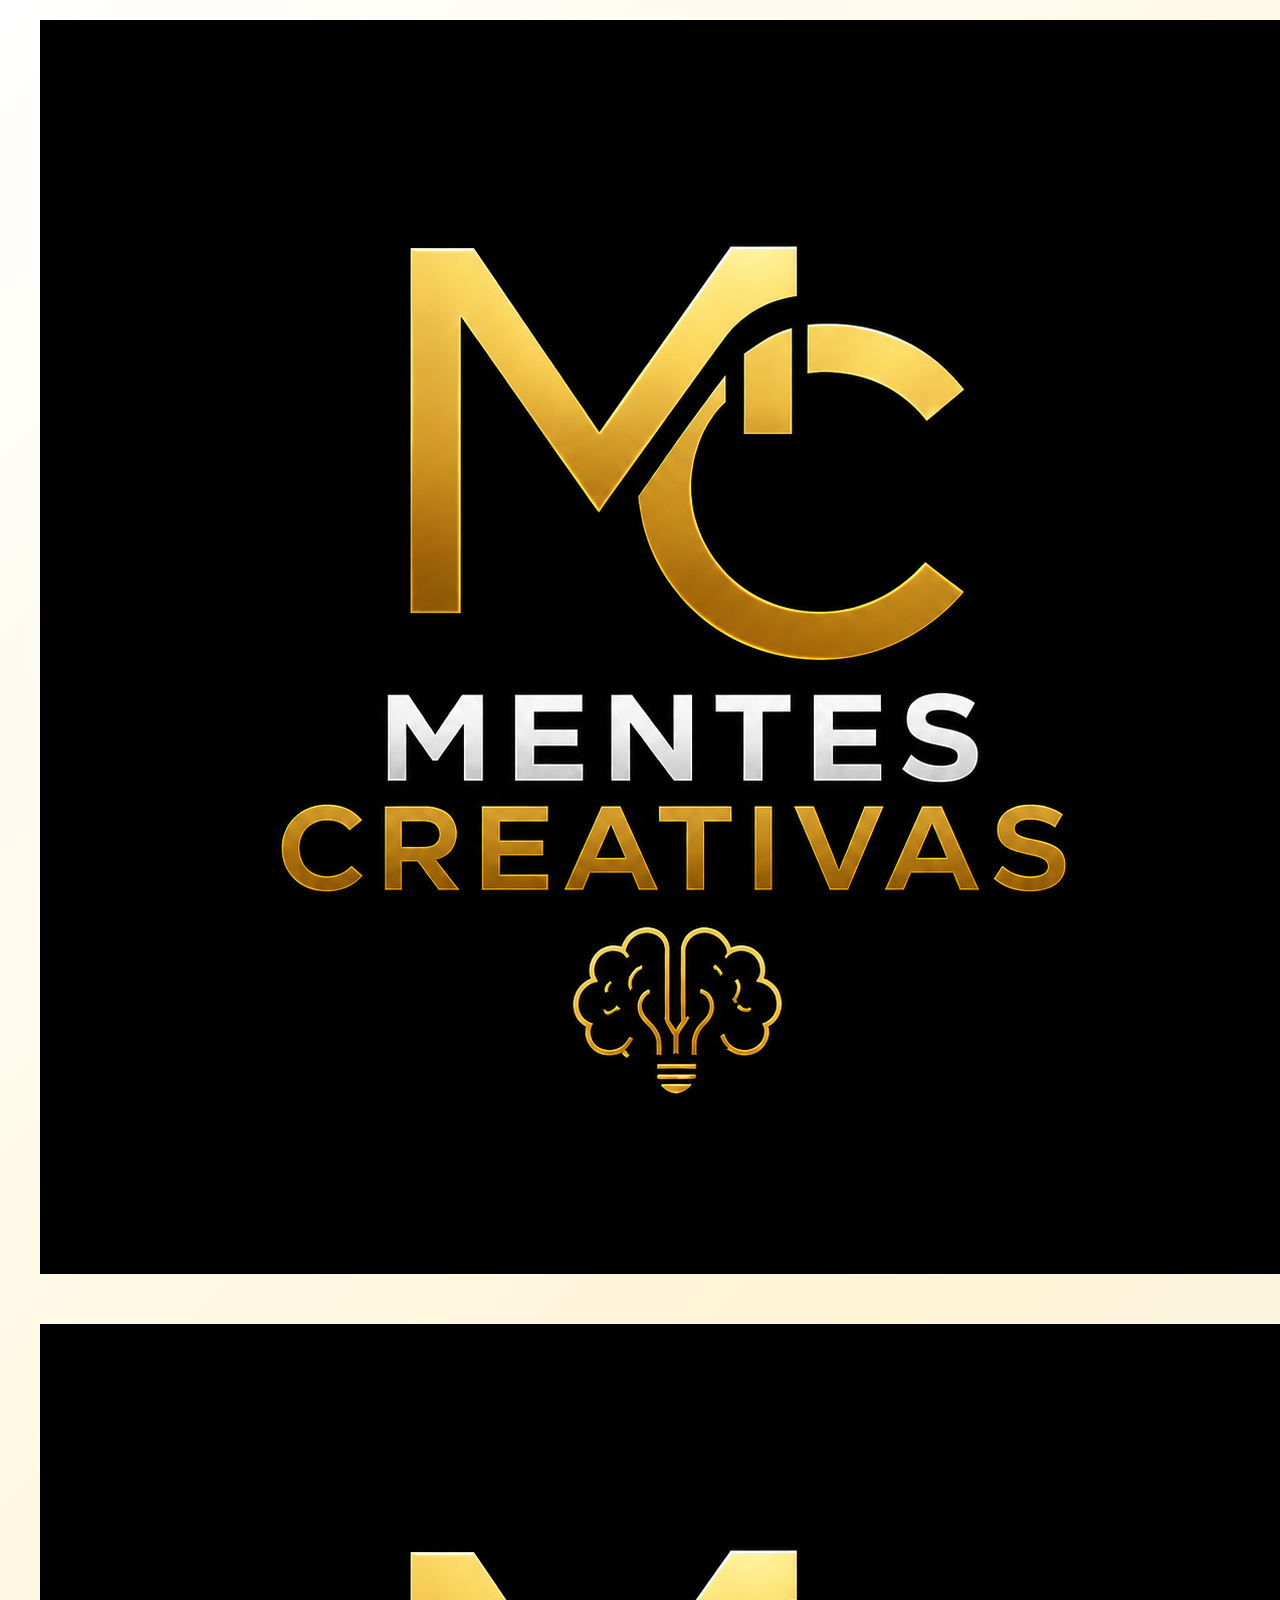
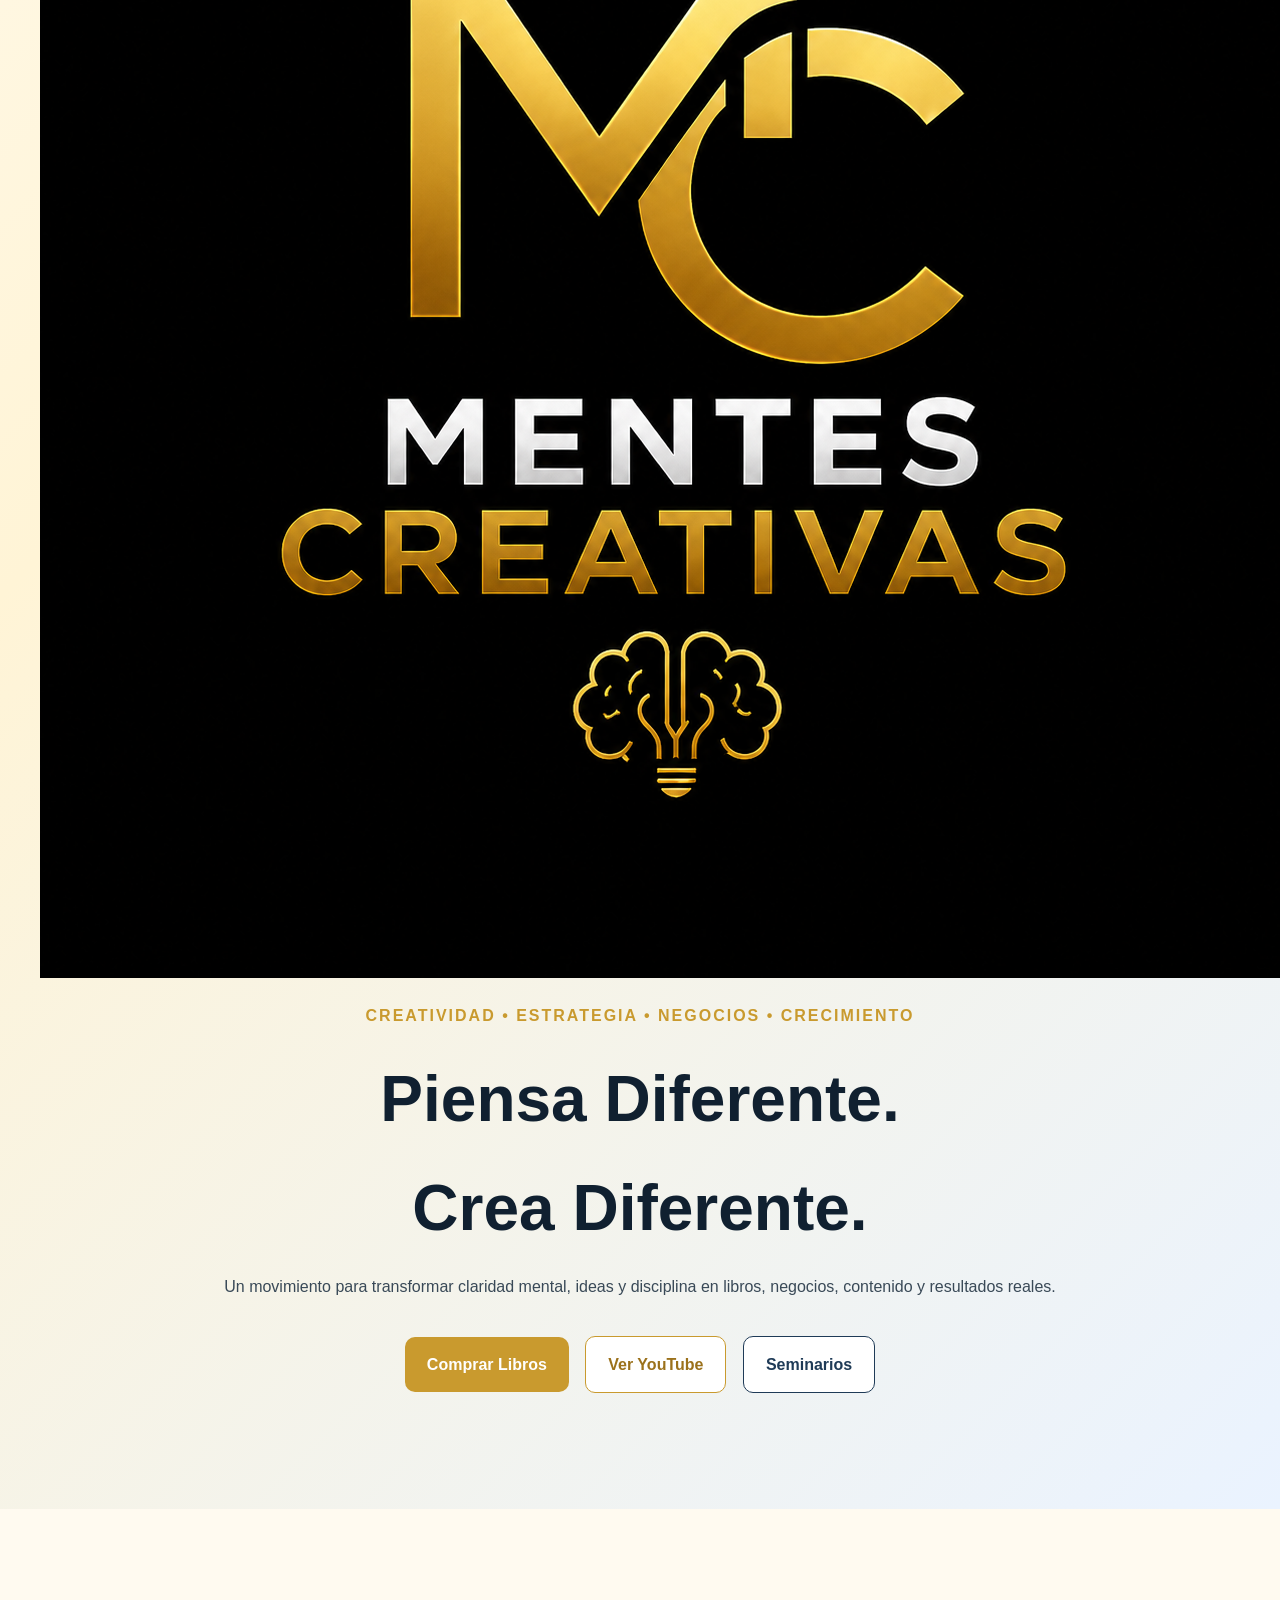
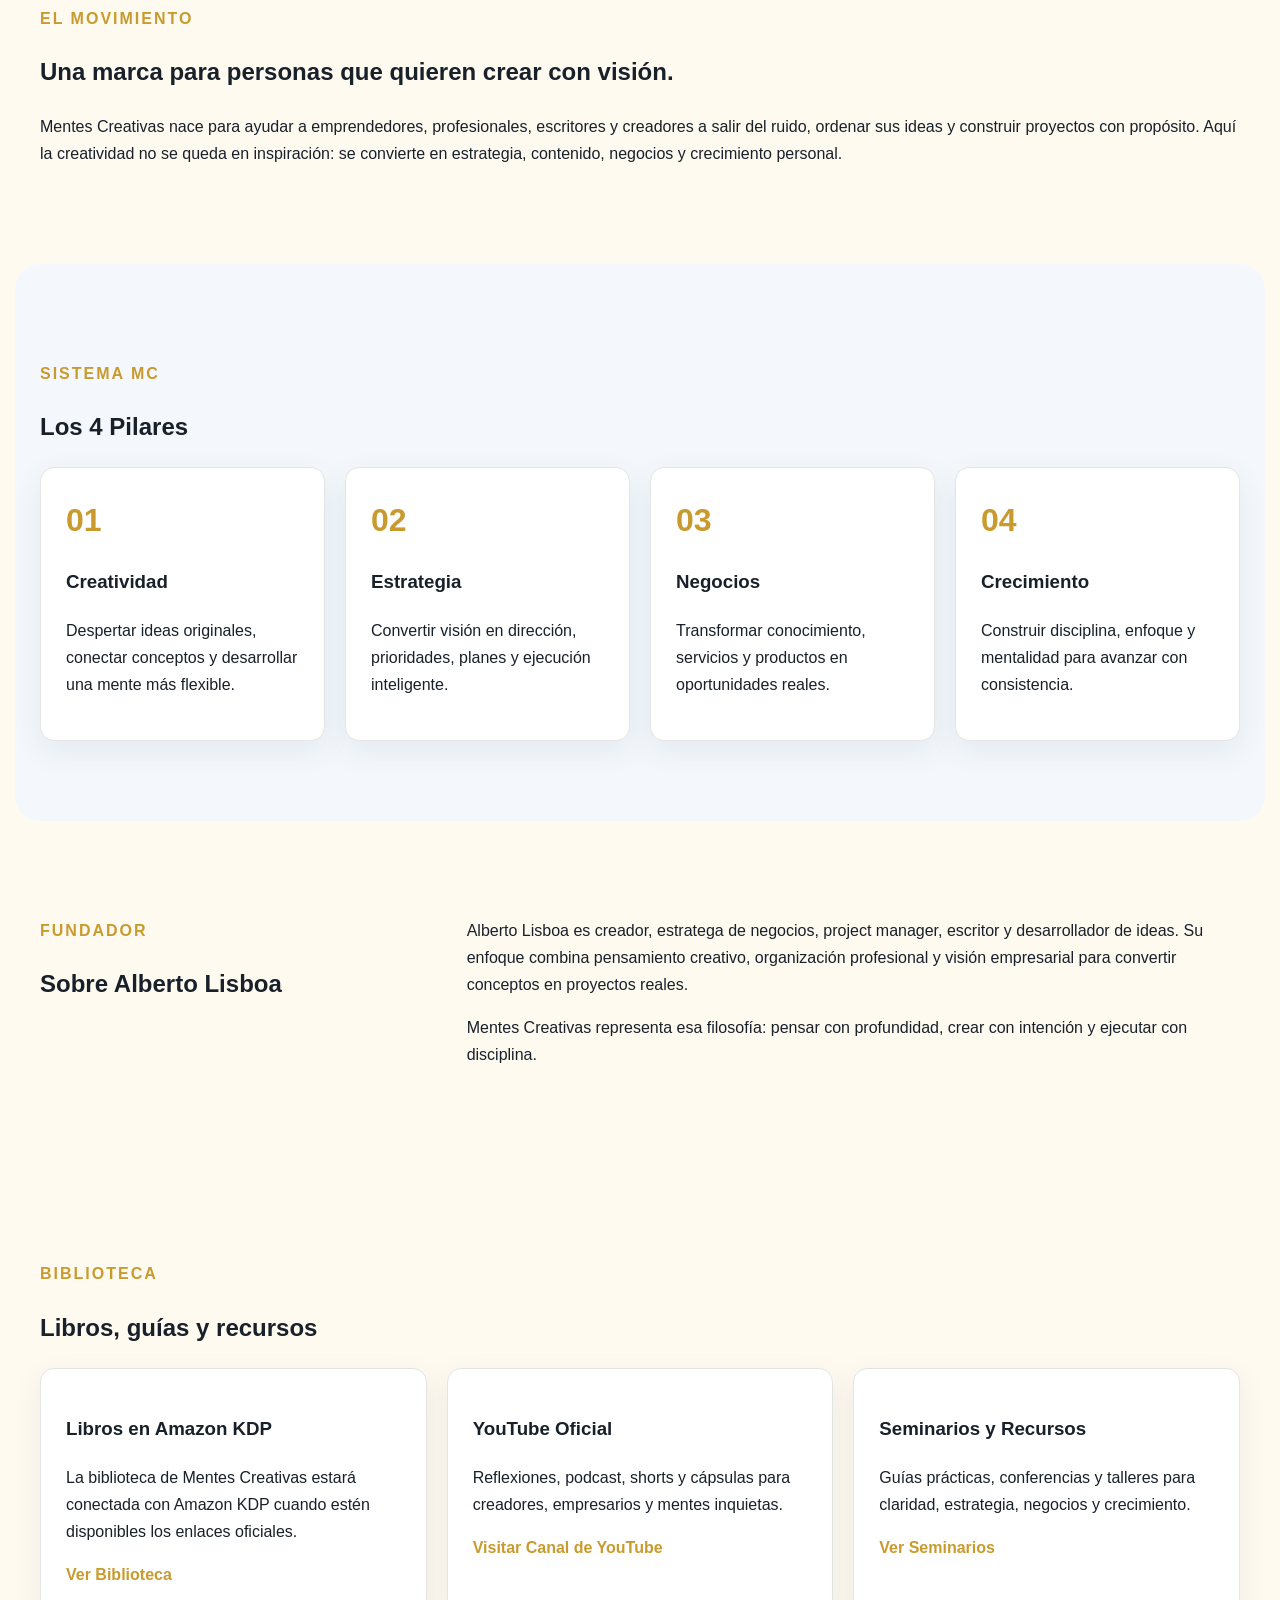
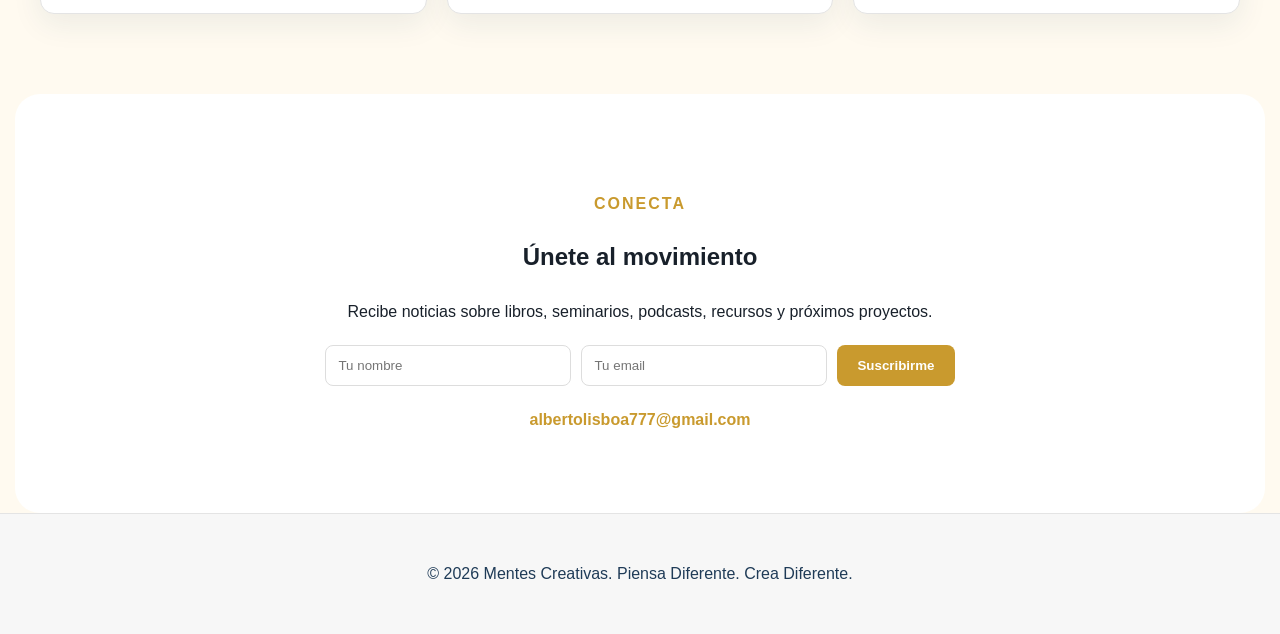
==== index.html @ 24499569 "Add favicon and navigation for books and seminars" ====
<!DOCTYPE html>
<html lang="es">
<head>
  <meta charset="UTF-8" />
  <meta name="viewport" content="width=device-width, initial-scale=1.0" />
  <title>Mentes Creativas | Piensa Diferente. Crea Diferente.</title>
  <meta name="description" content="Mentes Creativas: creatividad, estrategia, negocios y crecimiento para convertir ideas en resultados reales." />
  <link rel="icon" type="image/png" href="logo-mentes-creativas.png" />
  <link rel="stylesheet" href="style.css?v=light-2026-06-02" />
</head>
<body>
  <header class="hero" id="inicio">
    <nav class="nav">
      <a class="nav-brand" href="index.html">
        <img src="logo-mentes-creativas.png" alt="Mentes Creativas" class="nav-logo transparent-logo" />
        <span>Mentes Creativas</span>
      </a>
      <div class="links">
        <a href="#movimiento">Movimiento</a>
        <a href="#pilares">Pilares</a>
        <a href="libros.html">Libros</a>
        <a href="seminarios.html">Seminarios</a>
        <a href="#youtube">YouTube</a>
        <a href="#contacto">Contacto</a>
      </div>
    </nav>

    <section class="hero-content">
      <img src="logo-mentes-creativas.png" alt="Mentes Creativas" class="hero-logo-real transparent-logo" />
      <p class="eyebrow">Creatividad • Estrategia • Negocios • Crecimiento</p>
      <h1>Piensa Diferente.<br />Crea Diferente.</h1>
      <p class="subtitle">Un movimiento para transformar claridad mental, ideas y disciplina en libros, negocios, contenido y resultados reales.</p>
      <div class="buttons">
        <a class="btn primary" href="libros.html">Comprar Libros</a>
        <a class="btn secondary" href="#youtube">Ver YouTube</a>
        <a class="btn ghost" href="seminarios.html">Seminarios</a>
      </div>
    </section>
  </header>

  <main>
    <section id="movimiento" class="section intro">
      <p class="section-kicker">El Movimiento</p>
      <h2>Una marca para personas que quieren crear con visión.</h2>
      <p>Mentes Creativas nace para ayudar a emprendedores, profesionales, escritores y creadores a salir del ruido, ordenar sus ideas y construir proyectos con propósito. Aquí la creatividad no se queda en inspiración: se convierte en estrategia, contenido, negocios y crecimiento personal.</p>
    </section>

    <section id="pilares" class="section dark">
      <p class="section-kicker">Sistema MC</p>
      <h2>Los 4 Pilares</h2>
      <div class="cards">
        <article class="card"><span>01</span><h3>Creatividad</h3><p>Despertar ideas originales, conectar conceptos y desarrollar una mente más flexible.</p></article>
        <article class="card"><span>02</span><h3>Estrategia</h3><p>Convertir visión en dirección, prioridades, planes y ejecución inteligente.</p></article>
        <article class="card"><span>03</span><h3>Negocios</h3><p>Transformar conocimiento, servicios y productos en oportunidades reales.</p></article>
        <article class="card"><span>04</span><h3>Crecimiento</h3><p>Construir disciplina, enfoque y mentalidad para avanzar con consistencia.</p></article>
      </div>
    </section>

    <section id="alberto" class="section split">
      <div><p class="section-kicker">Fundador</p><h2>Sobre Alberto Lisboa</h2></div>
      <div><p>Alberto Lisboa es creador, estratega de negocios, project manager, escritor y desarrollador de ideas. Su enfoque combina pensamiento creativo, organización profesional y visión empresarial para convertir conceptos en proyectos reales.</p><p>Mentes Creativas representa esa filosofía: pensar con profundidad, crear con intención y ejecutar con disciplina.</p></div>
    </section>

    <section id="recursos" class="section resources">
      <p class="section-kicker">Biblioteca</p><h2>Libros, guías y recursos</h2>
      <div class="resource-grid">
        <div class="resource"><h3>Libros en Amazon KDP</h3><p>La biblioteca de Mentes Creativas estará conectada con Amazon KDP cuando estén disponibles los enlaces oficiales.</p><a href="libros.html">Ver Biblioteca</a></div>
        <div class="resource" id="youtube"><h3>YouTube Oficial</h3><p>Reflexiones, podcast, shorts y cápsulas para creadores, empresarios y mentes inquietas.</p><a href="https://www.youtube.com/@mentescreativasmentesespir6053" target="_blank" rel="noopener">Visitar Canal de YouTube</a></div>
        <div class="resource" id="descargas"><h3>Seminarios y Recursos</h3><p>Guías prácticas, conferencias y talleres para claridad, estrategia, negocios y crecimiento.</p><a href="seminarios.html">Ver Seminarios</a></div>
      </div>
    </section>

    <section id="contacto" class="section contact">
      <p class="section-kicker">Conecta</p><h2>Únete al movimiento</h2>
      <p>Recibe noticias sobre libros, seminarios, podcasts, recursos y próximos proyectos.</p>
      <form action="mailto:albertolisboa777@gmail.com" method="post" enctype="text/plain" class="signup"><input type="text" name="name" placeholder="Tu nombre" /><input type="email" name="email" placeholder="Tu email" /><button type="submit">Suscribirme</button></form>
      <a class="email" href="mailto:albertolisboa777@gmail.com">albertolisboa777@gmail.com</a>
    </section>
  </main>

  <footer><p>© 2026 Mentes Creativas. Piensa Diferente. Crea Diferente.</p></footer>
</body>
</html>
---- style.css ----
body{margin:0;background:#fffaf0;color:#18202a;font-family:Arial,sans-serif;line-height:1.7}a{text-decoration:none}.hero{background:linear-gradient(135deg,#ffffff,#fff4d6,#eaf3ff);padding:20px;color:#18202a}.nav{display:flex;justify-content:space-between;align-items:center;max-width:1200px;margin:auto}.nav-brand{display:flex;align-items:center;color:#1f3b57;font-weight:bold}.mc-mark{display:flex;align-items:center;justify-content:center;border:2px solid #c99a2e;color:#c99a2e;font-weight:900;border-radius:50%;background:#ffffff;box-shadow:0 8px 25px rgba(201,154,46,.18)}.mc-mark.small{width:42px;height:42px;margin-right:10px;font-size:15px}.mc-mark.large{width:145px;height:145px;margin:0 auto 18px;font-size:42px}.links a{color:#1f3b57;margin-left:18px;font-weight:600}.hero-content{text-align:center;padding:50px 20px 90px}.logo-text{font-size:1.2rem;letter-spacing:4px;color:#1f3b57}.logo-text span{display:block}.logo-text strong{color:#c99a2e}.eyebrow,.section-kicker{color:#c99a2e;text-transform:uppercase;letter-spacing:2px;font-weight:bold}.hero h1{font-size:4rem;margin:10px 0;color:#102030}.subtitle{max-width:850px;margin:auto;color:#394957}.buttons{margin-top:30px}.btn{padding:14px 22px;border-radius:10px;margin:6px;display:inline-block;font-weight:bold}.primary{background:#c99a2e;color:white}.secondary{border:1px solid #c99a2e;color:#9b711b;background:white}.ghost{border:1px solid #1f3b57;color:#1f3b57;background:white}.section{max-width:1200px;margin:auto;padding:80px 25px}.dark{background:#f4f8fc;border-radius:25px}.cards,.resource-grid{display:grid;grid-template-columns:repeat(auto-fit,minmax(240px,1fr));gap:20px}.card,.resource{background:white;border:1px solid #e4e4e4;padding:25px;border-radius:14px;box-shadow:0 10px 30px rgba(31,59,87,.08)}.card span{color:#c99a2e;font-size:2rem;font-weight:bold}.resource a{color:#c99a2e;font-weight:bold}.split{display:grid;grid-template-columns:1fr 2fr;gap:40px}.signup{display:flex;flex-wrap:wrap;gap:10px;justify-content:center;margin:20px 0}.signup input{padding:12px;border-radius:8px;border:1px solid #ddd;min-width:220px}.signup button{background:#c99a2e;color:white;border:none;padding:12px 20px;border-radius:8px;font-weight:bold}.contact{text-align:center;background:#ffffff;border-radius:25px}.email{color:#c99a2e;font-weight:bold}footer{text-align:center;padding:30px;border-top:1px solid #e4e4e4;background:#f7f7f7;color:#1f3b57}@media(max-width:768px){.hero h1{font-size:2.5rem}.links{display:none}.split{grid-template-columns:1fr}.mc-mark.large{width:115px;height:115px;font-size:34px}}
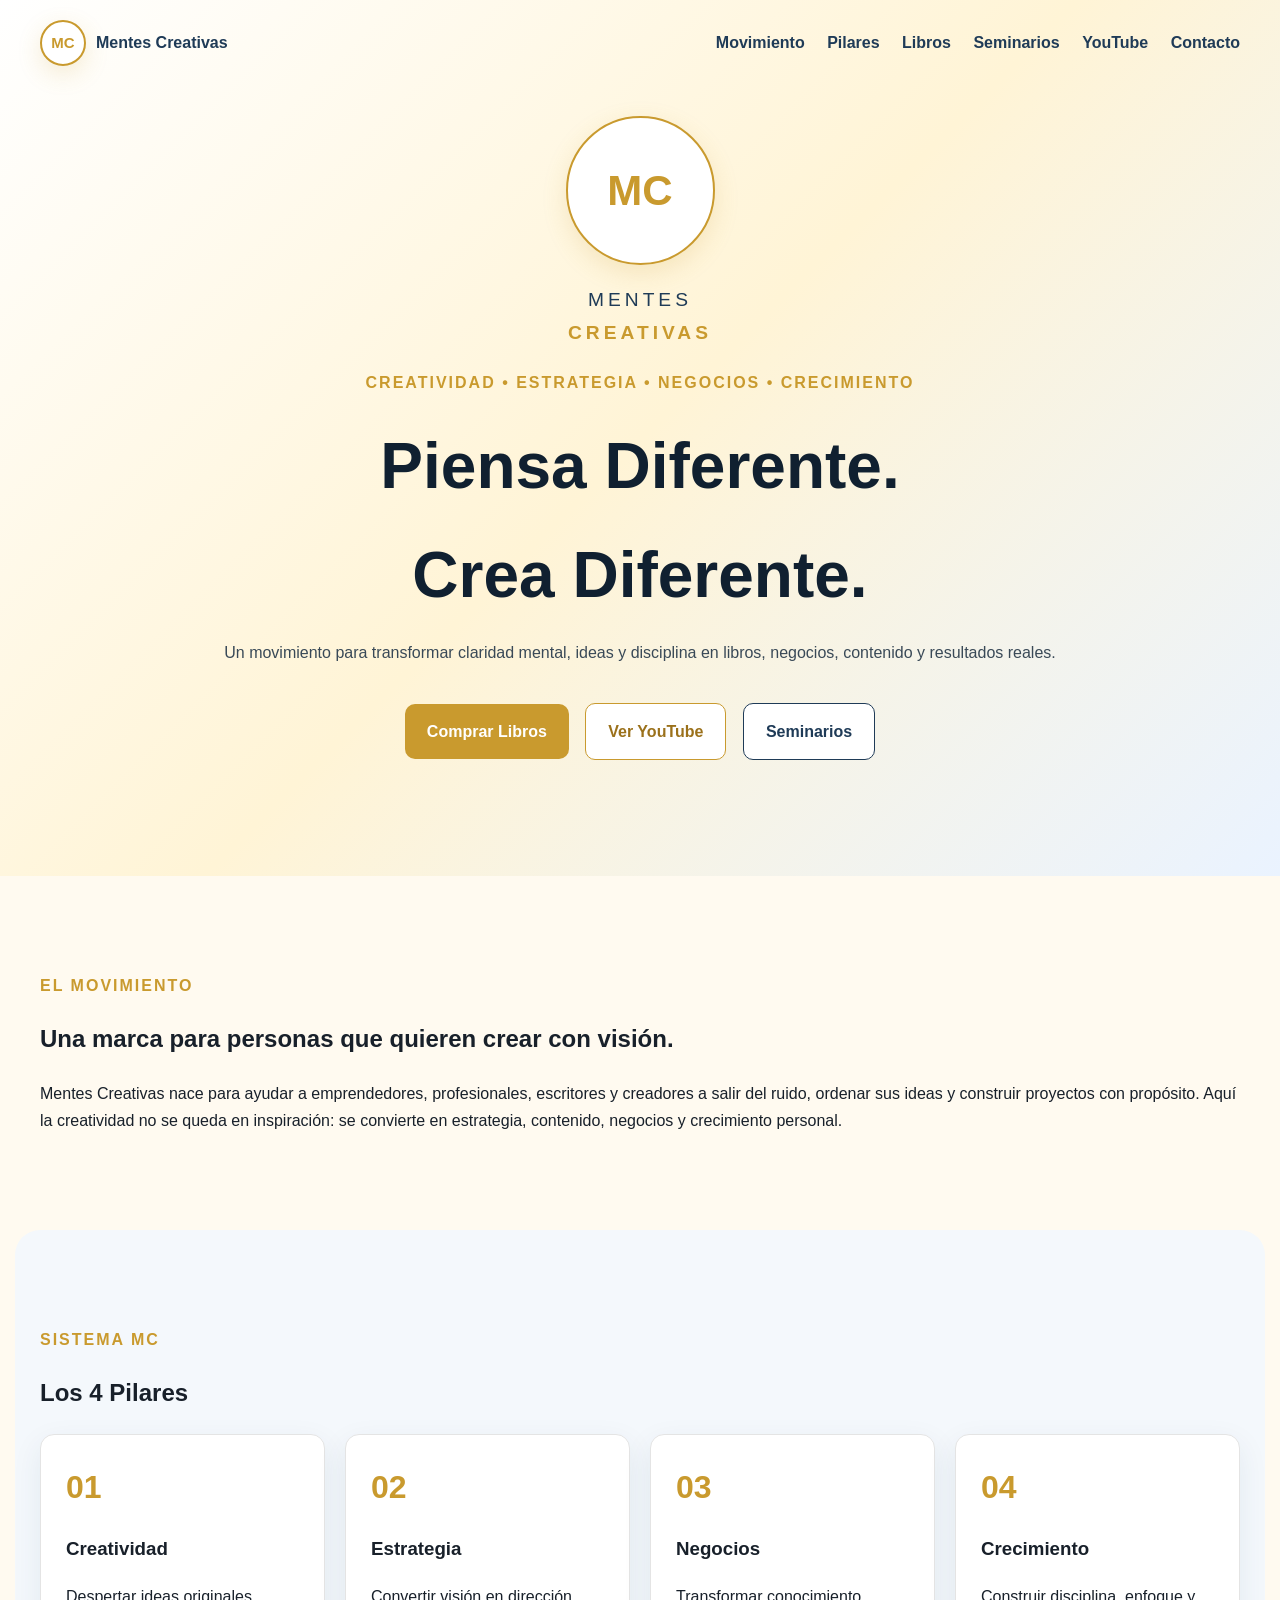
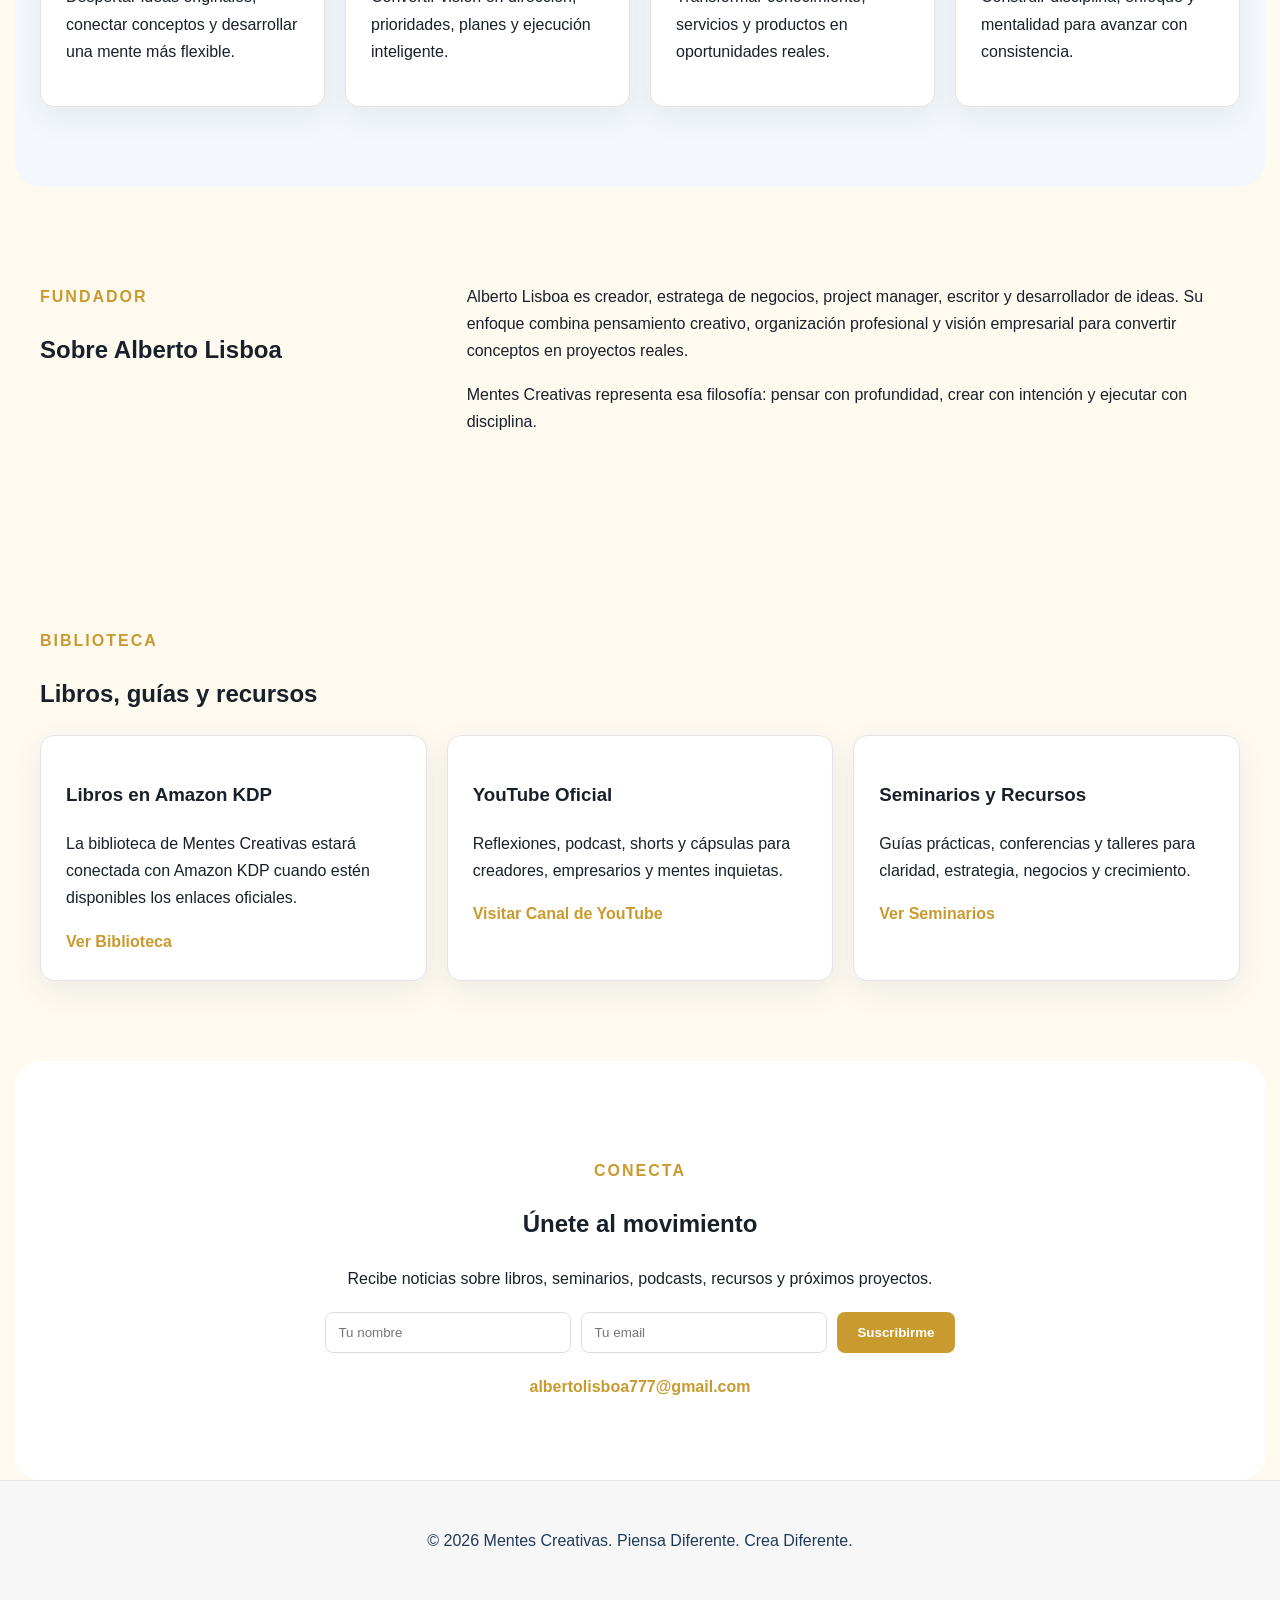
==== commit 31e35716: "Remove image logo from homepage" ====
--- a/index.html
+++ b/index.html
@@ -5,14 +5,13 @@
   <meta name="viewport" content="width=device-width, initial-scale=1.0" />
   <title>Mentes Creativas | Piensa Diferente. Crea Diferente.</title>
   <meta name="description" content="Mentes Creativas: creatividad, estrategia, negocios y crecimiento para convertir ideas en resultados reales." />
-  <link rel="icon" type="image/png" href="logo-mentes-creativas.png" />
-  <link rel="stylesheet" href="style.css?v=light-2026-06-02" />
+  <link rel="stylesheet" href="style.css?v=light-2026-06-03" />
 </head>
 <body>
   <header class="hero" id="inicio">
     <nav class="nav">
       <a class="nav-brand" href="index.html">
-        <img src="logo-mentes-creativas.png" alt="Mentes Creativas" class="nav-logo transparent-logo" />
+        <div class="mc-mark small">MC</div>
         <span>Mentes Creativas</span>
       </a>
       <div class="links">
@@ -26,7 +25,8 @@
     </nav>
 
     <section class="hero-content">
-      <img src="logo-mentes-creativas.png" alt="Mentes Creativas" class="hero-logo-real transparent-logo" />
+      <div class="mc-mark large">MC</div>
+      <p class="logo-text"><span>MENTES</span><strong>CREATIVAS</strong></p>
       <p class="eyebrow">Creatividad • Estrategia • Negocios • Crecimiento</p>
       <h1>Piensa Diferente.<br />Crea Diferente.</h1>
       <p class="subtitle">Un movimiento para transformar claridad mental, ideas y disciplina en libros, negocios, contenido y resultados reales.</p>
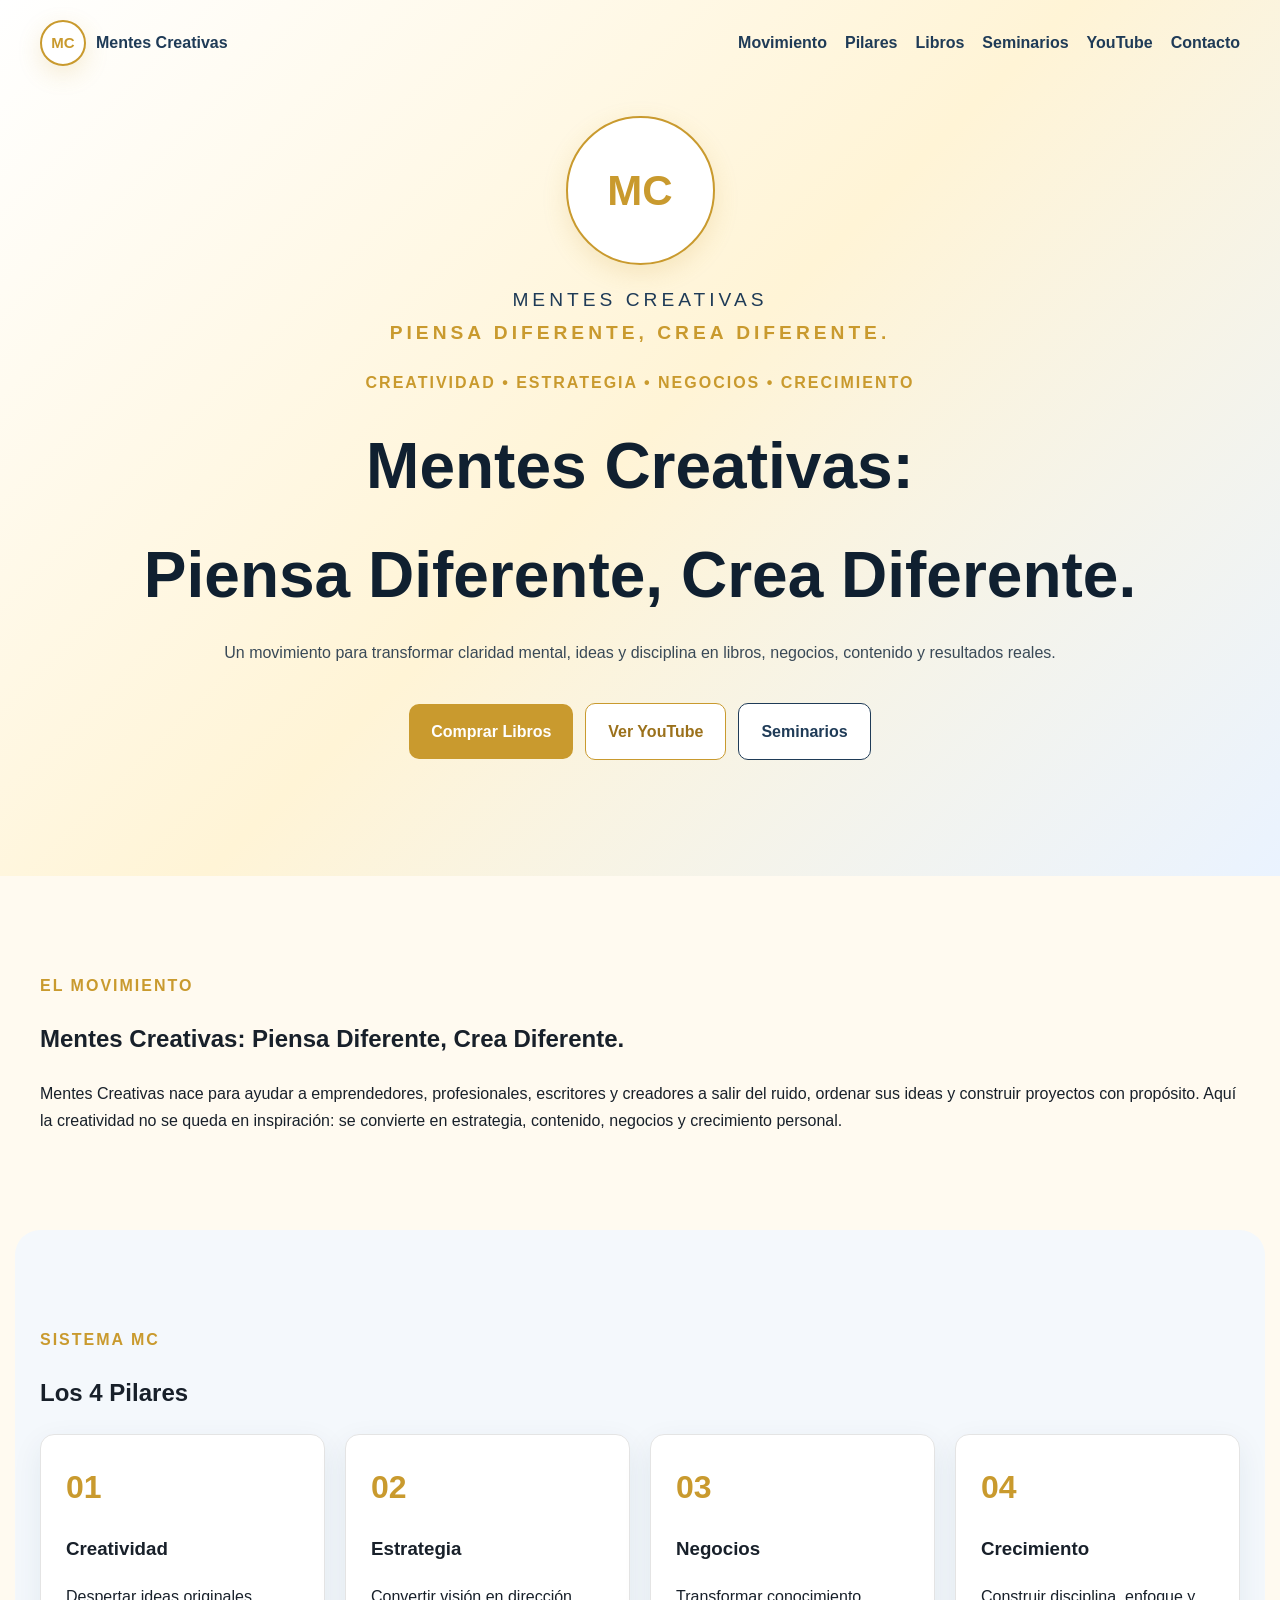
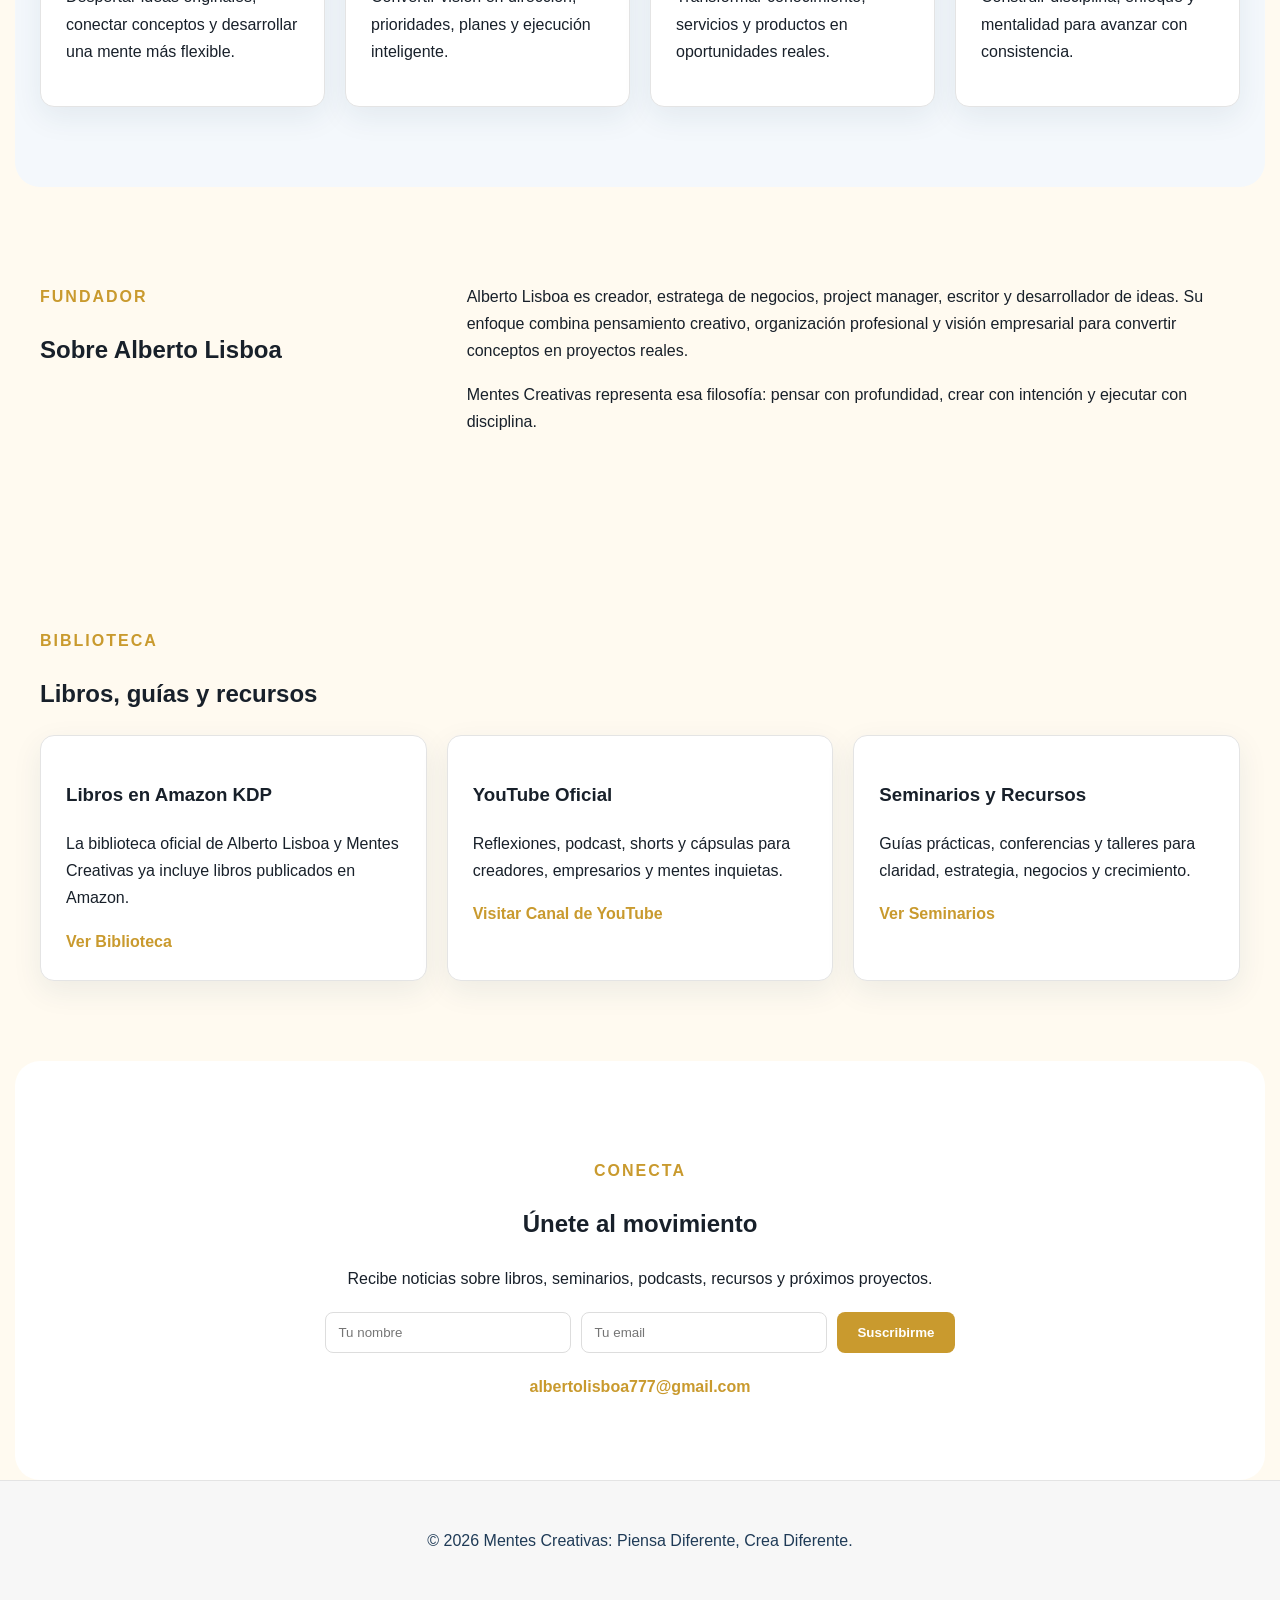
==== commit 9754bb0a: "Add full Mentes Creativas brand name to homepage" ====
--- a/index.html
+++ b/index.html
@@ -3,81 +3,32 @@
 <head>
   <meta charset="UTF-8" />
   <meta name="viewport" content="width=device-width, initial-scale=1.0" />
-  <title>Mentes Creativas | Piensa Diferente. Crea Diferente.</title>
-  <meta name="description" content="Mentes Creativas: creatividad, estrategia, negocios y crecimiento para convertir ideas en resultados reales." />
-  <link rel="stylesheet" href="style.css?v=light-2026-06-03" />
+  <title>Mentes Creativas: Piensa Diferente, Crea Diferente.</title>
+  <meta name="description" content="Mentes Creativas: Piensa Diferente, Crea Diferente. Creatividad, estrategia, negocios y crecimiento para convertir ideas en resultados reales." />
+  <link rel="stylesheet" href="style.css?v=light-2026-06-04" />
 </head>
 <body>
   <header class="hero" id="inicio">
     <nav class="nav">
-      <a class="nav-brand" href="index.html">
-        <div class="mc-mark small">MC</div>
-        <span>Mentes Creativas</span>
-      </a>
-      <div class="links">
-        <a href="#movimiento">Movimiento</a>
-        <a href="#pilares">Pilares</a>
-        <a href="libros.html">Libros</a>
-        <a href="seminarios.html">Seminarios</a>
-        <a href="#youtube">YouTube</a>
-        <a href="#contacto">Contacto</a>
-      </div>
+      <a class="nav-brand" href="index.html"><div class="mc-mark small">MC</div><span>Mentes Creativas</span></a>
+      <div class="links"><a href="#movimiento">Movimiento</a><a href="#pilares">Pilares</a><a href="libros.html">Libros</a><a href="seminarios.html">Seminarios</a><a href="#youtube">YouTube</a><a href="#contacto">Contacto</a></div>
     </nav>
-
     <section class="hero-content">
       <div class="mc-mark large">MC</div>
-      <p class="logo-text"><span>MENTES</span><strong>CREATIVAS</strong></p>
+      <p class="logo-text"><span>MENTES CREATIVAS</span><strong>PIENSA DIFERENTE, CREA DIFERENTE.</strong></p>
       <p class="eyebrow">Creatividad • Estrategia • Negocios • Crecimiento</p>
-      <h1>Piensa Diferente.<br />Crea Diferente.</h1>
+      <h1>Mentes Creativas:<br />Piensa Diferente, Crea Diferente.</h1>
       <p class="subtitle">Un movimiento para transformar claridad mental, ideas y disciplina en libros, negocios, contenido y resultados reales.</p>
-      <div class="buttons">
-        <a class="btn primary" href="libros.html">Comprar Libros</a>
-        <a class="btn secondary" href="#youtube">Ver YouTube</a>
-        <a class="btn ghost" href="seminarios.html">Seminarios</a>
-      </div>
+      <div class="buttons"><a class="btn primary" href="libros.html">Comprar Libros</a><a class="btn secondary" href="#youtube">Ver YouTube</a><a class="btn ghost" href="seminarios.html">Seminarios</a></div>
     </section>
   </header>
-
   <main>
-    <section id="movimiento" class="section intro">
-      <p class="section-kicker">El Movimiento</p>
-      <h2>Una marca para personas que quieren crear con visión.</h2>
-      <p>Mentes Creativas nace para ayudar a emprendedores, profesionales, escritores y creadores a salir del ruido, ordenar sus ideas y construir proyectos con propósito. Aquí la creatividad no se queda en inspiración: se convierte en estrategia, contenido, negocios y crecimiento personal.</p>
-    </section>
-
-    <section id="pilares" class="section dark">
-      <p class="section-kicker">Sistema MC</p>
-      <h2>Los 4 Pilares</h2>
-      <div class="cards">
-        <article class="card"><span>01</span><h3>Creatividad</h3><p>Despertar ideas originales, conectar conceptos y desarrollar una mente más flexible.</p></article>
-        <article class="card"><span>02</span><h3>Estrategia</h3><p>Convertir visión en dirección, prioridades, planes y ejecución inteligente.</p></article>
-        <article class="card"><span>03</span><h3>Negocios</h3><p>Transformar conocimiento, servicios y productos en oportunidades reales.</p></article>
-        <article class="card"><span>04</span><h3>Crecimiento</h3><p>Construir disciplina, enfoque y mentalidad para avanzar con consistencia.</p></article>
-      </div>
-    </section>
-
-    <section id="alberto" class="section split">
-      <div><p class="section-kicker">Fundador</p><h2>Sobre Alberto Lisboa</h2></div>
-      <div><p>Alberto Lisboa es creador, estratega de negocios, project manager, escritor y desarrollador de ideas. Su enfoque combina pensamiento creativo, organización profesional y visión empresarial para convertir conceptos en proyectos reales.</p><p>Mentes Creativas representa esa filosofía: pensar con profundidad, crear con intención y ejecutar con disciplina.</p></div>
-    </section>
-
-    <section id="recursos" class="section resources">
-      <p class="section-kicker">Biblioteca</p><h2>Libros, guías y recursos</h2>
-      <div class="resource-grid">
-        <div class="resource"><h3>Libros en Amazon KDP</h3><p>La biblioteca de Mentes Creativas estará conectada con Amazon KDP cuando estén disponibles los enlaces oficiales.</p><a href="libros.html">Ver Biblioteca</a></div>
-        <div class="resource" id="youtube"><h3>YouTube Oficial</h3><p>Reflexiones, podcast, shorts y cápsulas para creadores, empresarios y mentes inquietas.</p><a href="https://www.youtube.com/@mentescreativasmentesespir6053" target="_blank" rel="noopener">Visitar Canal de YouTube</a></div>
-        <div class="resource" id="descargas"><h3>Seminarios y Recursos</h3><p>Guías prácticas, conferencias y talleres para claridad, estrategia, negocios y crecimiento.</p><a href="seminarios.html">Ver Seminarios</a></div>
-      </div>
-    </section>
-
-    <section id="contacto" class="section contact">
-      <p class="section-kicker">Conecta</p><h2>Únete al movimiento</h2>
-      <p>Recibe noticias sobre libros, seminarios, podcasts, recursos y próximos proyectos.</p>
-      <form action="mailto:albertolisboa777@gmail.com" method="post" enctype="text/plain" class="signup"><input type="text" name="name" placeholder="Tu nombre" /><input type="email" name="email" placeholder="Tu email" /><button type="submit">Suscribirme</button></form>
-      <a class="email" href="mailto:albertolisboa777@gmail.com">albertolisboa777@gmail.com</a>
-    </section>
+    <section id="movimiento" class="section intro"><p class="section-kicker">El Movimiento</p><h2>Mentes Creativas: Piensa Diferente, Crea Diferente.</h2><p>Mentes Creativas nace para ayudar a emprendedores, profesionales, escritores y creadores a salir del ruido, ordenar sus ideas y construir proyectos con propósito. Aquí la creatividad no se queda en inspiración: se convierte en estrategia, contenido, negocios y crecimiento personal.</p></section>
+    <section id="pilares" class="section dark"><p class="section-kicker">Sistema MC</p><h2>Los 4 Pilares</h2><div class="cards"><article class="card"><span>01</span><h3>Creatividad</h3><p>Despertar ideas originales, conectar conceptos y desarrollar una mente más flexible.</p></article><article class="card"><span>02</span><h3>Estrategia</h3><p>Convertir visión en dirección, prioridades, planes y ejecución inteligente.</p></article><article class="card"><span>03</span><h3>Negocios</h3><p>Transformar conocimiento, servicios y productos en oportunidades reales.</p></article><article class="card"><span>04</span><h3>Crecimiento</h3><p>Construir disciplina, enfoque y mentalidad para avanzar con consistencia.</p></article></div></section>
+    <section id="alberto" class="section split"><div><p class="section-kicker">Fundador</p><h2>Sobre Alberto Lisboa</h2></div><div><p>Alberto Lisboa es creador, estratega de negocios, project manager, escritor y desarrollador de ideas. Su enfoque combina pensamiento creativo, organización profesional y visión empresarial para convertir conceptos en proyectos reales.</p><p>Mentes Creativas representa esa filosofía: pensar con profundidad, crear con intención y ejecutar con disciplina.</p></div></section>
+    <section id="recursos" class="section resources"><p class="section-kicker">Biblioteca</p><h2>Libros, guías y recursos</h2><div class="resource-grid"><div class="resource"><h3>Libros en Amazon KDP</h3><p>La biblioteca oficial de Alberto Lisboa y Mentes Creativas ya incluye libros publicados en Amazon.</p><a href="libros.html">Ver Biblioteca</a></div><div class="resource" id="youtube"><h3>YouTube Oficial</h3><p>Reflexiones, podcast, shorts y cápsulas para creadores, empresarios y mentes inquietas.</p><a href="https://www.youtube.com/@mentescreativasmentesespir6053" target="_blank" rel="noopener">Visitar Canal de YouTube</a></div><div class="resource" id="descargas"><h3>Seminarios y Recursos</h3><p>Guías prácticas, conferencias y talleres para claridad, estrategia, negocios y crecimiento.</p><a href="seminarios.html">Ver Seminarios</a></div></div></section>
+    <section id="contacto" class="section contact"><p class="section-kicker">Conecta</p><h2>Únete al movimiento</h2><p>Recibe noticias sobre libros, seminarios, podcasts, recursos y próximos proyectos.</p><form action="mailto:albertolisboa777@gmail.com" method="post" enctype="text/plain" class="signup"><input type="text" name="name" placeholder="Tu nombre" /><input type="email" name="email" placeholder="Tu email" /><button type="submit">Suscribirme</button></form><a class="email" href="mailto:albertolisboa777@gmail.com">albertolisboa777@gmail.com</a></section>
   </main>
-
-  <footer><p>© 2026 Mentes Creativas. Piensa Diferente. Crea Diferente.</p></footer>
+  <footer><p>© 2026 Mentes Creativas: Piensa Diferente, Crea Diferente.</p></footer>
 </body>
 </html>
--- a/style.css
+++ b/style.css
@@ -1 +1 @@
-body{margin:0;background:#fffaf0;color:#18202a;font-family:Arial,sans-serif;line-height:1.7}a{text-decoration:none}.hero{background:linear-gradient(135deg,#ffffff,#fff4d6,#eaf3ff);padding:20px;color:#18202a}.nav{display:flex;justify-content:space-between;align-items:center;max-width:1200px;margin:auto}.nav-brand{display:flex;align-items:center;color:#1f3b57;font-weight:bold}.mc-mark{display:flex;align-items:center;justify-content:center;border:2px solid #c99a2e;color:#c99a2e;font-weight:900;border-radius:50%;background:#ffffff;box-shadow:0 8px 25px rgba(201,154,46,.18)}.mc-mark.small{width:42px;height:42px;margin-right:10px;font-size:15px}.mc-mark.large{width:145px;height:145px;margin:0 auto 18px;font-size:42px}.links a{color:#1f3b57;margin-left:18px;font-weight:600}.hero-content{text-align:center;padding:50px 20px 90px}.logo-text{font-size:1.2rem;letter-spacing:4px;color:#1f3b57}.logo-text span{display:block}.logo-text strong{color:#c99a2e}.eyebrow,.section-kicker{color:#c99a2e;text-transform:uppercase;letter-spacing:2px;font-weight:bold}.hero h1{font-size:4rem;margin:10px 0;color:#102030}.subtitle{max-width:850px;margin:auto;color:#394957}.buttons{margin-top:30px}.btn{padding:14px 22px;border-radius:10px;margin:6px;display:inline-block;font-weight:bold}.primary{background:#c99a2e;color:white}.secondary{border:1px solid #c99a2e;color:#9b711b;background:white}.ghost{border:1px solid #1f3b57;color:#1f3b57;background:white}.section{max-width:1200px;margin:auto;padding:80px 25px}.dark{background:#f4f8fc;border-radius:25px}.cards,.resource-grid{display:grid;grid-template-columns:repeat(auto-fit,minmax(240px,1fr));gap:20px}.card,.resource{background:white;border:1px solid #e4e4e4;padding:25px;border-radius:14px;box-shadow:0 10px 30px rgba(31,59,87,.08)}.card span{color:#c99a2e;font-size:2rem;font-weight:bold}.resource a{color:#c99a2e;font-weight:bold}.split{display:grid;grid-template-columns:1fr 2fr;gap:40px}.signup{display:flex;flex-wrap:wrap;gap:10px;justify-content:center;margin:20px 0}.signup input{padding:12px;border-radius:8px;border:1px solid #ddd;min-width:220px}.signup button{background:#c99a2e;color:white;border:none;padding:12px 20px;border-radius:8px;font-weight:bold}.contact{text-align:center;background:#ffffff;border-radius:25px}.email{color:#c99a2e;font-weight:bold}footer{text-align:center;padding:30px;border-top:1px solid #e4e4e4;background:#f7f7f7;color:#1f3b57}@media(max-width:768px){.hero h1{font-size:2.5rem}.links{display:none}.split{grid-template-columns:1fr}.mc-mark.large{width:115px;height:115px;font-size:34px}}+body{margin:0;background:#fffaf0;color:#18202a;font-family:Arial,sans-serif;line-height:1.7}a{text-decoration:none}.hero{background:linear-gradient(135deg,#ffffff,#fff4d6,#eaf3ff);padding:20px;color:#18202a}.nav{display:flex;justify-content:space-between;align-items:center;max-width:1200px;margin:auto}.nav-brand{display:flex;align-items:center;color:#1f3b57;font-weight:bold}.mc-mark{display:flex;align-items:center;justify-content:center;border:2px solid #c99a2e;color:#c99a2e;font-weight:900;border-radius:50%;background:#ffffff;box-shadow:0 8px 25px rgba(201,154,46,.18)}.mc-mark.small{width:42px;height:42px;margin-right:10px;font-size:15px}.mc-mark.large{width:145px;height:145px;margin:0 auto 18px;font-size:42px}.links a{color:#1f3b57;margin-left:18px;font-weight:600}.hero-content{text-align:center;padding:50px 20px 90px}.logo-text{font-size:1.2rem;letter-spacing:4px;color:#1f3b57}.logo-text span{display:block}.logo-text strong{color:#c99a2e}.eyebrow,.section-kicker{color:#c99a2e;text-transform:uppercase;letter-spacing:2px;font-weight:bold}.hero h1{font-size:4rem;margin:10px 0;color:#102030}.subtitle{max-width:850px;margin:auto;color:#394957}.buttons{margin-top:30px}.btn{padding:14px 22px;border-radius:10px;margin:6px;display:inline-block;font-weight:bold}.primary{background:#c99a2e;color:white}.secondary{border:1px solid #c99a2e;color:#9b711b;background:white}.ghost{border:1px solid #1f3b57;color:#1f3b57;background:white}.section{max-width:1200px;margin:auto;padding:80px 25px}.dark{background:#f4f8fc;border-radius:25px}.cards,.resource-grid{display:grid;grid-template-columns:repeat(auto-fit,minmax(240px,1fr));gap:20px}.card,.resource{background:white;border:1px solid #e4e4e4;padding:25px;border-radius:14px;box-shadow:0 10px 30px rgba(31,59,87,.08)}.card span{color:#c99a2e;font-size:2rem;font-weight:bold}.resource a{color:#c99a2e;font-weight:bold}.split{display:grid;grid-template-columns:1fr 2fr;gap:40px}.signup{display:flex;flex-wrap:wrap;gap:10px;justify-content:center;margin:20px 0}.signup input{padding:12px;border-radius:8px;border:1px solid #ddd;min-width:220px}.signup button{background:#c99a2e;color:white;border:none;padding:12px 20px;border-radius:8px;font-weight:bold}.contact{text-align:center;background:#ffffff;border-radius:25px}.email{color:#c99a2e;font-weight:bold}footer{text-align:center;padding:30px;border-top:1px solid #e4e4e4;background:#f7f7f7;color:#1f3b57}@media(max-width:768px){.hero h1{font-size:2.5rem}.links{display:none}.split{grid-template-columns:1fr}.mc-mark.large{width:115px;height:115px;font-size:34px}}
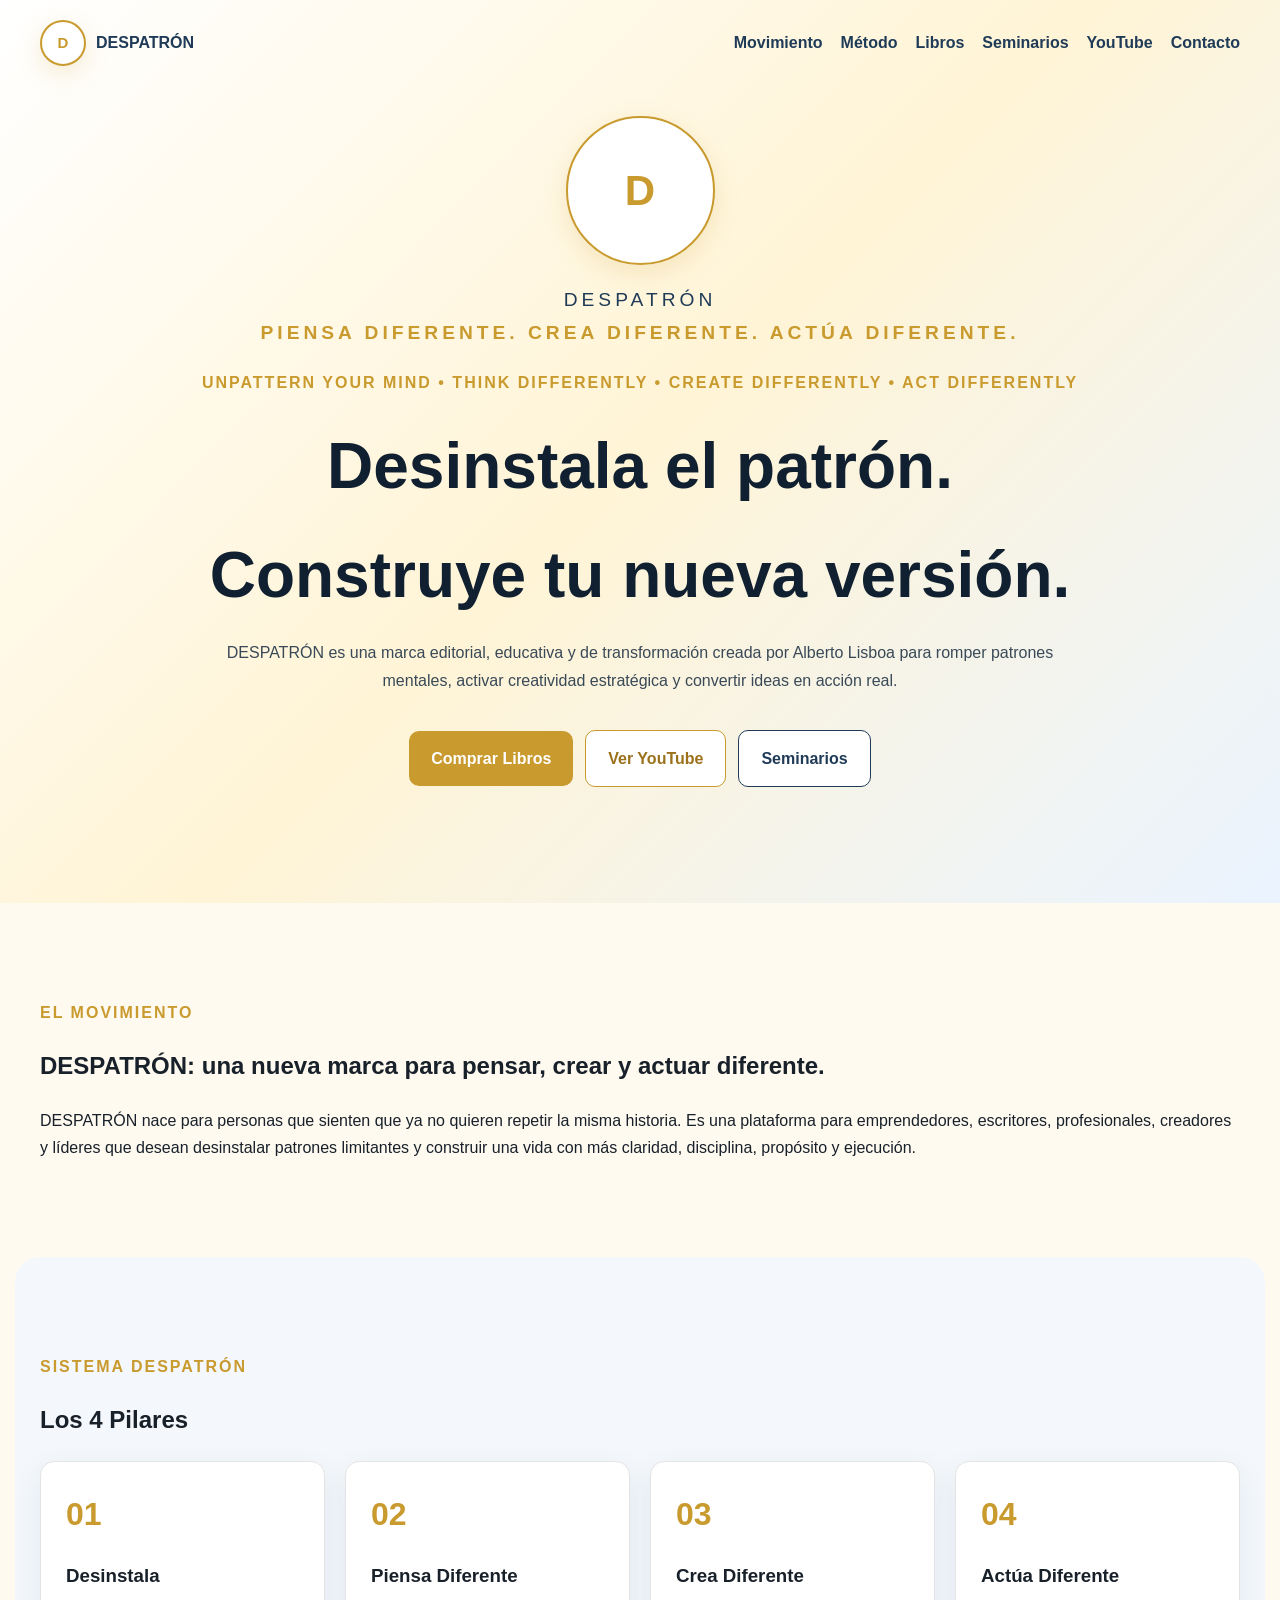
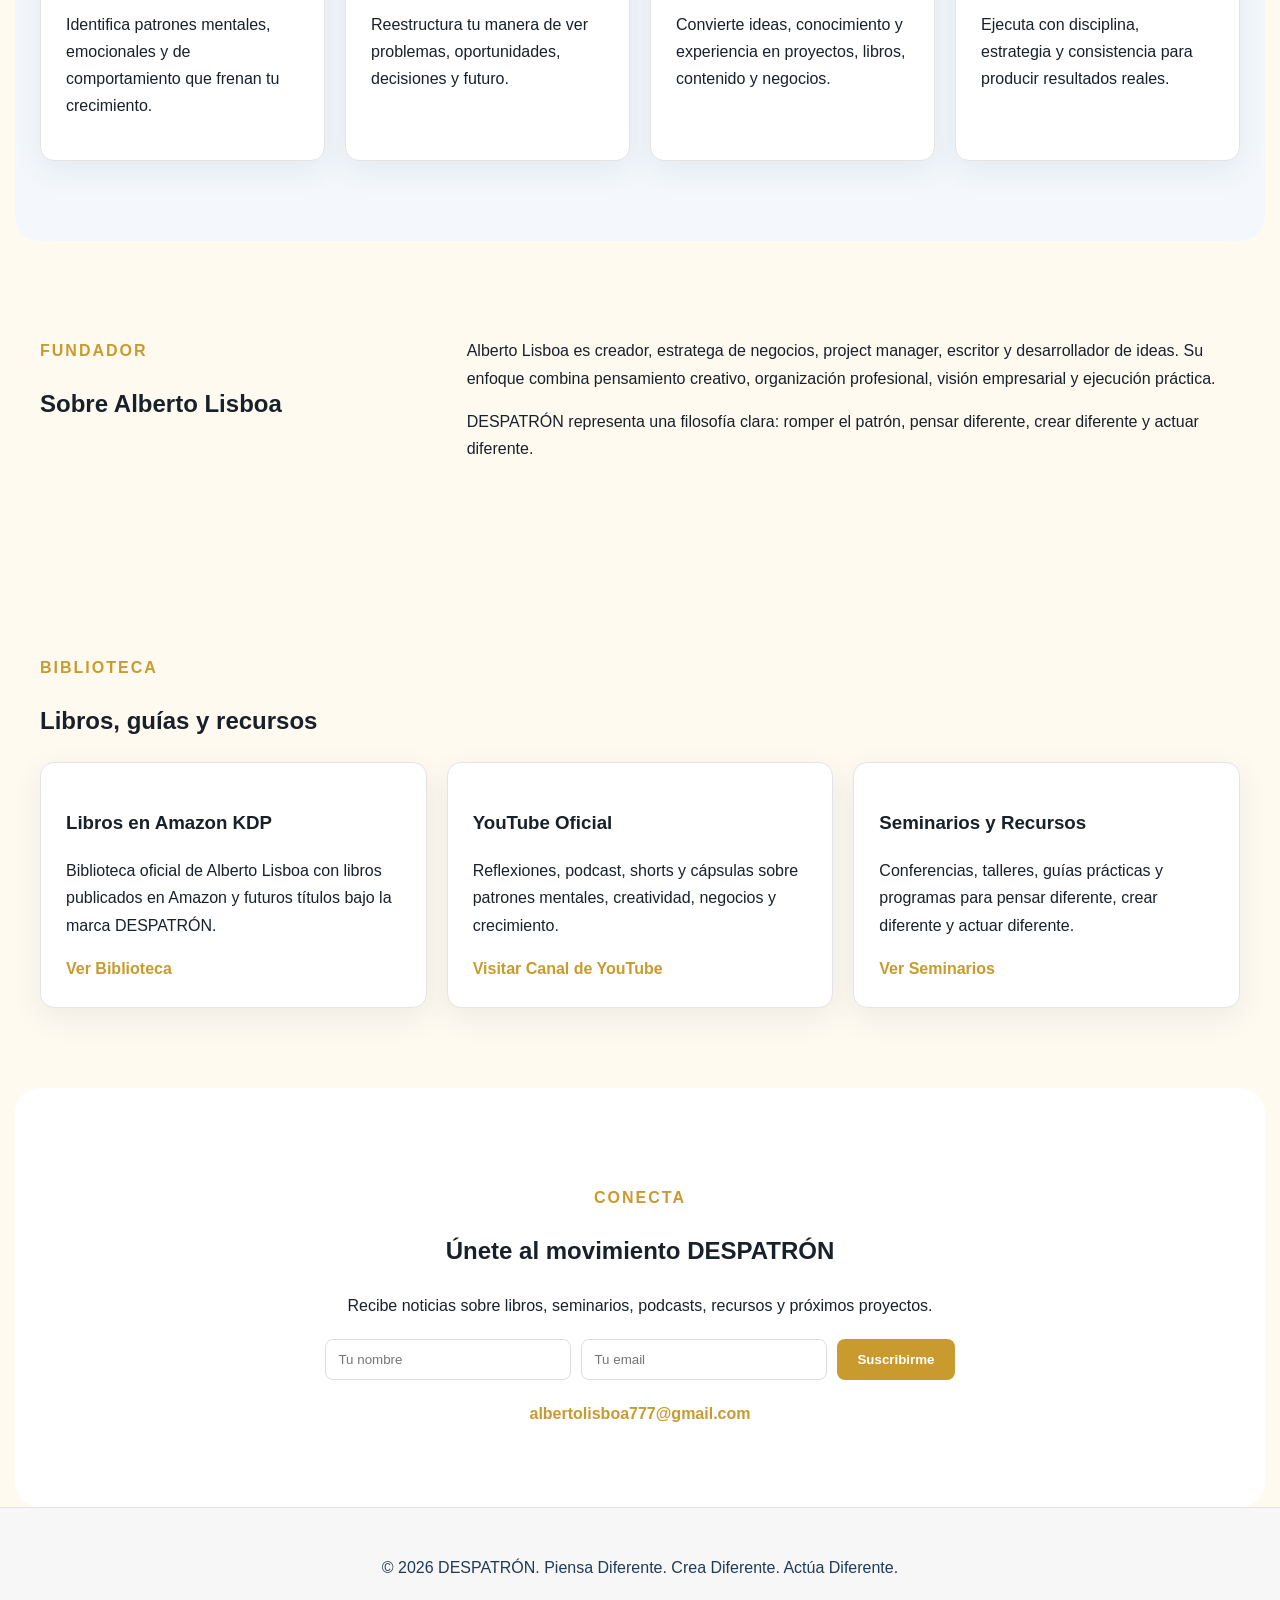
==== commit 366092c2: "Rebrand homepage to DESPATRON" ====
--- a/index.html
+++ b/index.html
@@ -3,32 +3,63 @@
 <head>
   <meta charset="UTF-8" />
   <meta name="viewport" content="width=device-width, initial-scale=1.0" />
-  <title>Mentes Creativas: Piensa Diferente, Crea Diferente.</title>
-  <meta name="description" content="Mentes Creativas: Piensa Diferente, Crea Diferente. Creatividad, estrategia, negocios y crecimiento para convertir ideas en resultados reales." />
-  <link rel="stylesheet" href="style.css?v=light-2026-06-04" />
+  <title>DESPATRÓN | Piensa Diferente. Crea Diferente. Actúa Diferente.</title>
+  <meta name="description" content="DESPATRÓN: desinstala patrones mentales, piensa diferente, crea diferente y actúa diferente. Libros, podcast, seminarios y recursos de Alberto Lisboa." />
+  <link rel="icon" type="image/svg+xml" href="despatron-logo.svg" />
+  <link rel="stylesheet" href="style.css?v=despatron-2026-06-01" />
 </head>
 <body>
   <header class="hero" id="inicio">
     <nav class="nav">
-      <a class="nav-brand" href="index.html"><div class="mc-mark small">MC</div><span>Mentes Creativas</span></a>
-      <div class="links"><a href="#movimiento">Movimiento</a><a href="#pilares">Pilares</a><a href="libros.html">Libros</a><a href="seminarios.html">Seminarios</a><a href="#youtube">YouTube</a><a href="#contacto">Contacto</a></div>
+      <a class="nav-brand" href="index.html"><div class="mc-mark small">D</div><span>DESPATRÓN</span></a>
+      <div class="links"><a href="#movimiento">Movimiento</a><a href="#pilares">Método</a><a href="libros.html">Libros</a><a href="seminarios.html">Seminarios</a><a href="#youtube">YouTube</a><a href="#contacto">Contacto</a></div>
     </nav>
+
     <section class="hero-content">
-      <div class="mc-mark large">MC</div>
-      <p class="logo-text"><span>MENTES CREATIVAS</span><strong>PIENSA DIFERENTE, CREA DIFERENTE.</strong></p>
-      <p class="eyebrow">Creatividad • Estrategia • Negocios • Crecimiento</p>
-      <h1>Mentes Creativas:<br />Piensa Diferente, Crea Diferente.</h1>
-      <p class="subtitle">Un movimiento para transformar claridad mental, ideas y disciplina en libros, negocios, contenido y resultados reales.</p>
+      <div class="mc-mark large">D</div>
+      <p class="logo-text"><span>DESPATRÓN</span><strong>PIENSA DIFERENTE. CREA DIFERENTE. ACTÚA DIFERENTE.</strong></p>
+      <p class="eyebrow">Unpattern Your Mind • Think Differently • Create Differently • Act Differently</p>
+      <h1>Desinstala el patrón.<br />Construye tu nueva versión.</h1>
+      <p class="subtitle">DESPATRÓN es una marca editorial, educativa y de transformación creada por Alberto Lisboa para romper patrones mentales, activar creatividad estratégica y convertir ideas en acción real.</p>
       <div class="buttons"><a class="btn primary" href="libros.html">Comprar Libros</a><a class="btn secondary" href="#youtube">Ver YouTube</a><a class="btn ghost" href="seminarios.html">Seminarios</a></div>
     </section>
   </header>
+
   <main>
-    <section id="movimiento" class="section intro"><p class="section-kicker">El Movimiento</p><h2>Mentes Creativas: Piensa Diferente, Crea Diferente.</h2><p>Mentes Creativas nace para ayudar a emprendedores, profesionales, escritores y creadores a salir del ruido, ordenar sus ideas y construir proyectos con propósito. Aquí la creatividad no se queda en inspiración: se convierte en estrategia, contenido, negocios y crecimiento personal.</p></section>
-    <section id="pilares" class="section dark"><p class="section-kicker">Sistema MC</p><h2>Los 4 Pilares</h2><div class="cards"><article class="card"><span>01</span><h3>Creatividad</h3><p>Despertar ideas originales, conectar conceptos y desarrollar una mente más flexible.</p></article><article class="card"><span>02</span><h3>Estrategia</h3><p>Convertir visión en dirección, prioridades, planes y ejecución inteligente.</p></article><article class="card"><span>03</span><h3>Negocios</h3><p>Transformar conocimiento, servicios y productos en oportunidades reales.</p></article><article class="card"><span>04</span><h3>Crecimiento</h3><p>Construir disciplina, enfoque y mentalidad para avanzar con consistencia.</p></article></div></section>
-    <section id="alberto" class="section split"><div><p class="section-kicker">Fundador</p><h2>Sobre Alberto Lisboa</h2></div><div><p>Alberto Lisboa es creador, estratega de negocios, project manager, escritor y desarrollador de ideas. Su enfoque combina pensamiento creativo, organización profesional y visión empresarial para convertir conceptos en proyectos reales.</p><p>Mentes Creativas representa esa filosofía: pensar con profundidad, crear con intención y ejecutar con disciplina.</p></div></section>
-    <section id="recursos" class="section resources"><p class="section-kicker">Biblioteca</p><h2>Libros, guías y recursos</h2><div class="resource-grid"><div class="resource"><h3>Libros en Amazon KDP</h3><p>La biblioteca oficial de Alberto Lisboa y Mentes Creativas ya incluye libros publicados en Amazon.</p><a href="libros.html">Ver Biblioteca</a></div><div class="resource" id="youtube"><h3>YouTube Oficial</h3><p>Reflexiones, podcast, shorts y cápsulas para creadores, empresarios y mentes inquietas.</p><a href="https://www.youtube.com/@mentescreativasmentesespir6053" target="_blank" rel="noopener">Visitar Canal de YouTube</a></div><div class="resource" id="descargas"><h3>Seminarios y Recursos</h3><p>Guías prácticas, conferencias y talleres para claridad, estrategia, negocios y crecimiento.</p><a href="seminarios.html">Ver Seminarios</a></div></div></section>
-    <section id="contacto" class="section contact"><p class="section-kicker">Conecta</p><h2>Únete al movimiento</h2><p>Recibe noticias sobre libros, seminarios, podcasts, recursos y próximos proyectos.</p><form action="mailto:albertolisboa777@gmail.com" method="post" enctype="text/plain" class="signup"><input type="text" name="name" placeholder="Tu nombre" /><input type="email" name="email" placeholder="Tu email" /><button type="submit">Suscribirme</button></form><a class="email" href="mailto:albertolisboa777@gmail.com">albertolisboa777@gmail.com</a></section>
+    <section id="movimiento" class="section intro">
+      <p class="section-kicker">El Movimiento</p>
+      <h2>DESPATRÓN: una nueva marca para pensar, crear y actuar diferente.</h2>
+      <p>DESPATRÓN nace para personas que sienten que ya no quieren repetir la misma historia. Es una plataforma para emprendedores, escritores, profesionales, creadores y líderes que desean desinstalar patrones limitantes y construir una vida con más claridad, disciplina, propósito y ejecución.</p>
+    </section>
+
+    <section id="pilares" class="section dark">
+      <p class="section-kicker">Sistema DESPATRÓN</p>
+      <h2>Los 4 Pilares</h2>
+      <div class="cards">
+        <article class="card"><span>01</span><h3>Desinstala</h3><p>Identifica patrones mentales, emocionales y de comportamiento que frenan tu crecimiento.</p></article>
+        <article class="card"><span>02</span><h3>Piensa Diferente</h3><p>Reestructura tu manera de ver problemas, oportunidades, decisiones y futuro.</p></article>
+        <article class="card"><span>03</span><h3>Crea Diferente</h3><p>Convierte ideas, conocimiento y experiencia en proyectos, libros, contenido y negocios.</p></article>
+        <article class="card"><span>04</span><h3>Actúa Diferente</h3><p>Ejecuta con disciplina, estrategia y consistencia para producir resultados reales.</p></article>
+      </div>
+    </section>
+
+    <section id="alberto" class="section split">
+      <div><p class="section-kicker">Fundador</p><h2>Sobre Alberto Lisboa</h2></div>
+      <div><p>Alberto Lisboa es creador, estratega de negocios, project manager, escritor y desarrollador de ideas. Su enfoque combina pensamiento creativo, organización profesional, visión empresarial y ejecución práctica.</p><p>DESPATRÓN representa una filosofía clara: romper el patrón, pensar diferente, crear diferente y actuar diferente.</p></div>
+    </section>
+
+    <section id="recursos" class="section resources">
+      <p class="section-kicker">Biblioteca</p><h2>Libros, guías y recursos</h2>
+      <div class="resource-grid">
+        <div class="resource"><h3>Libros en Amazon KDP</h3><p>Biblioteca oficial de Alberto Lisboa con libros publicados en Amazon y futuros títulos bajo la marca DESPATRÓN.</p><a href="libros.html">Ver Biblioteca</a></div>
+        <div class="resource" id="youtube"><h3>YouTube Oficial</h3><p>Reflexiones, podcast, shorts y cápsulas sobre patrones mentales, creatividad, negocios y crecimiento.</p><a href="https://www.youtube.com/@mentescreativasmentesespir6053" target="_blank" rel="noopener">Visitar Canal de YouTube</a></div>
+        <div class="resource" id="descargas"><h3>Seminarios y Recursos</h3><p>Conferencias, talleres, guías prácticas y programas para pensar diferente, crear diferente y actuar diferente.</p><a href="seminarios.html">Ver Seminarios</a></div>
+      </div>
+    </section>
+
+    <section id="contacto" class="section contact"><p class="section-kicker">Conecta</p><h2>Únete al movimiento DESPATRÓN</h2><p>Recibe noticias sobre libros, seminarios, podcasts, recursos y próximos proyectos.</p><form action="mailto:albertolisboa777@gmail.com" method="post" enctype="text/plain" class="signup"><input type="text" name="name" placeholder="Tu nombre" /><input type="email" name="email" placeholder="Tu email" /><button type="submit">Suscribirme</button></form><a class="email" href="mailto:albertolisboa777@gmail.com">albertolisboa777@gmail.com</a></section>
   </main>
-  <footer><p>© 2026 Mentes Creativas: Piensa Diferente, Crea Diferente.</p></footer>
+
+  <footer><p>© 2026 DESPATRÓN. Piensa Diferente. Crea Diferente. Actúa Diferente.</p></footer>
 </body>
 </html>
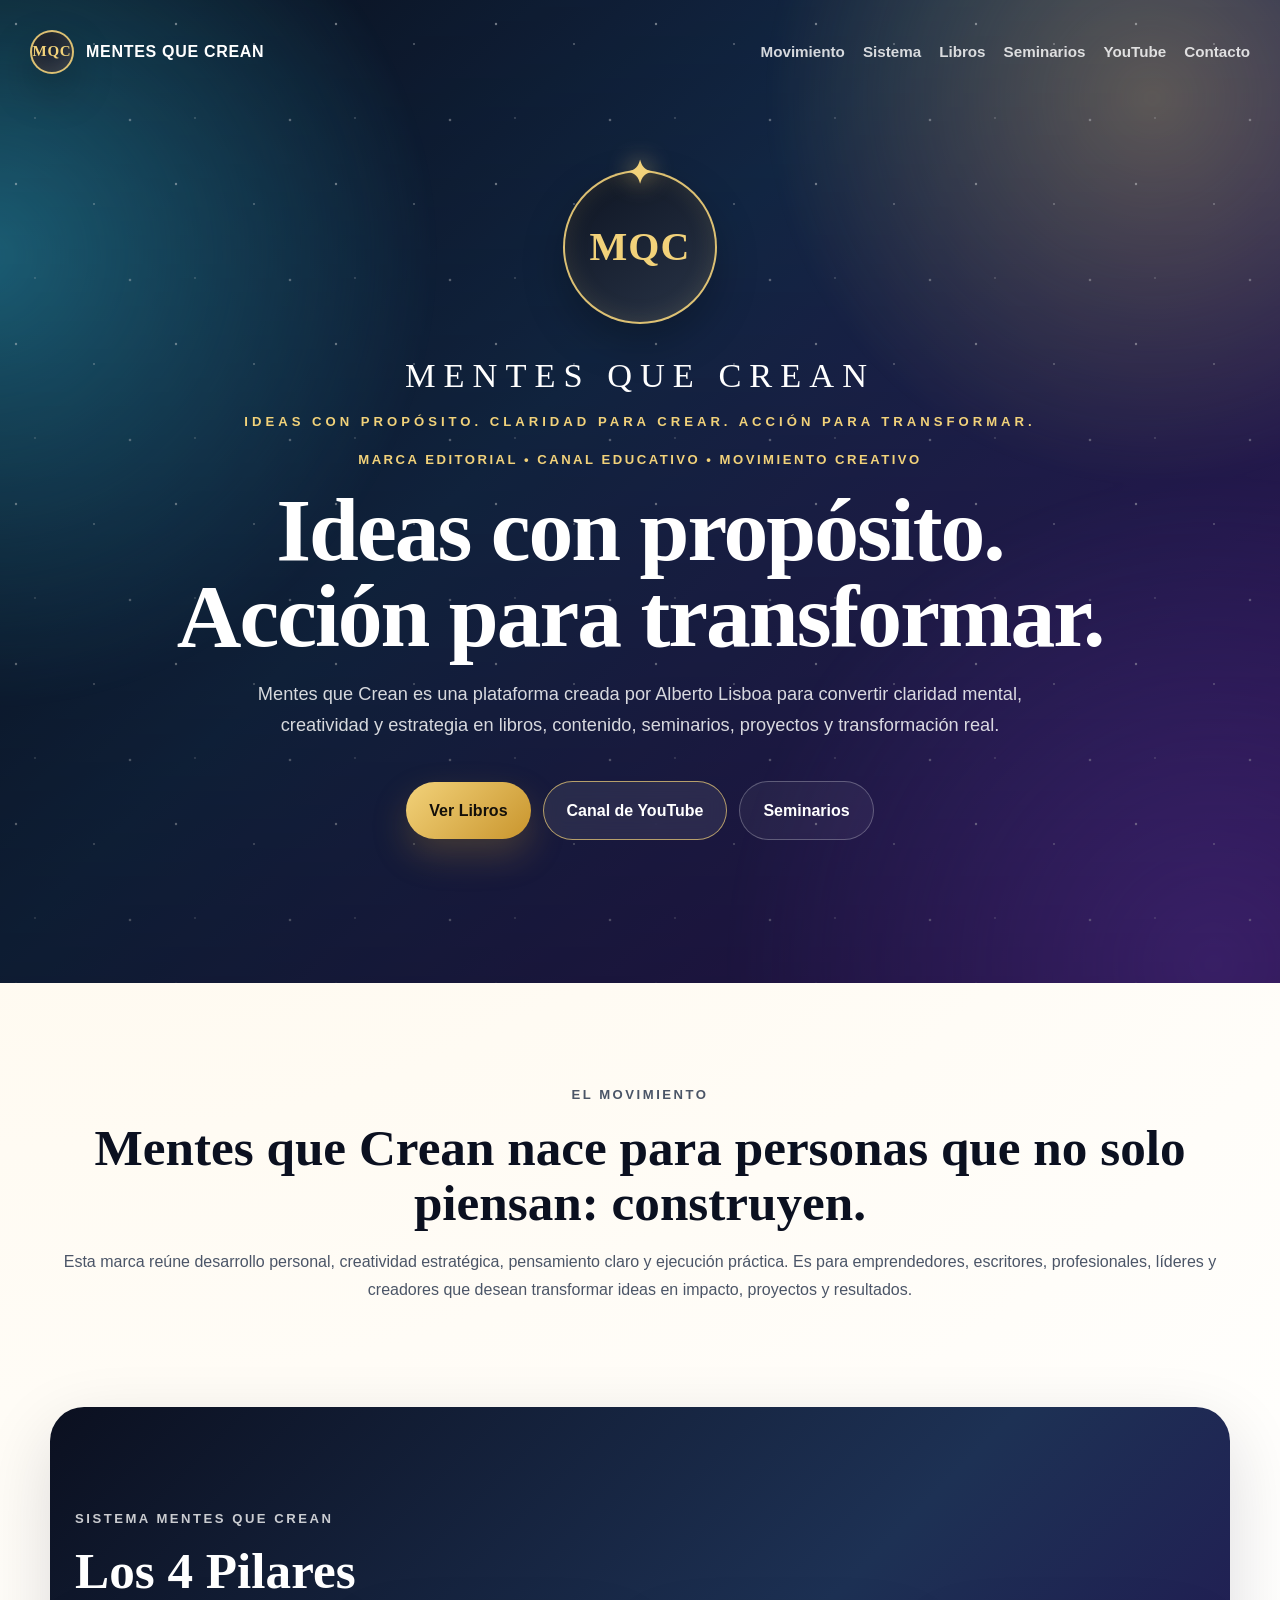
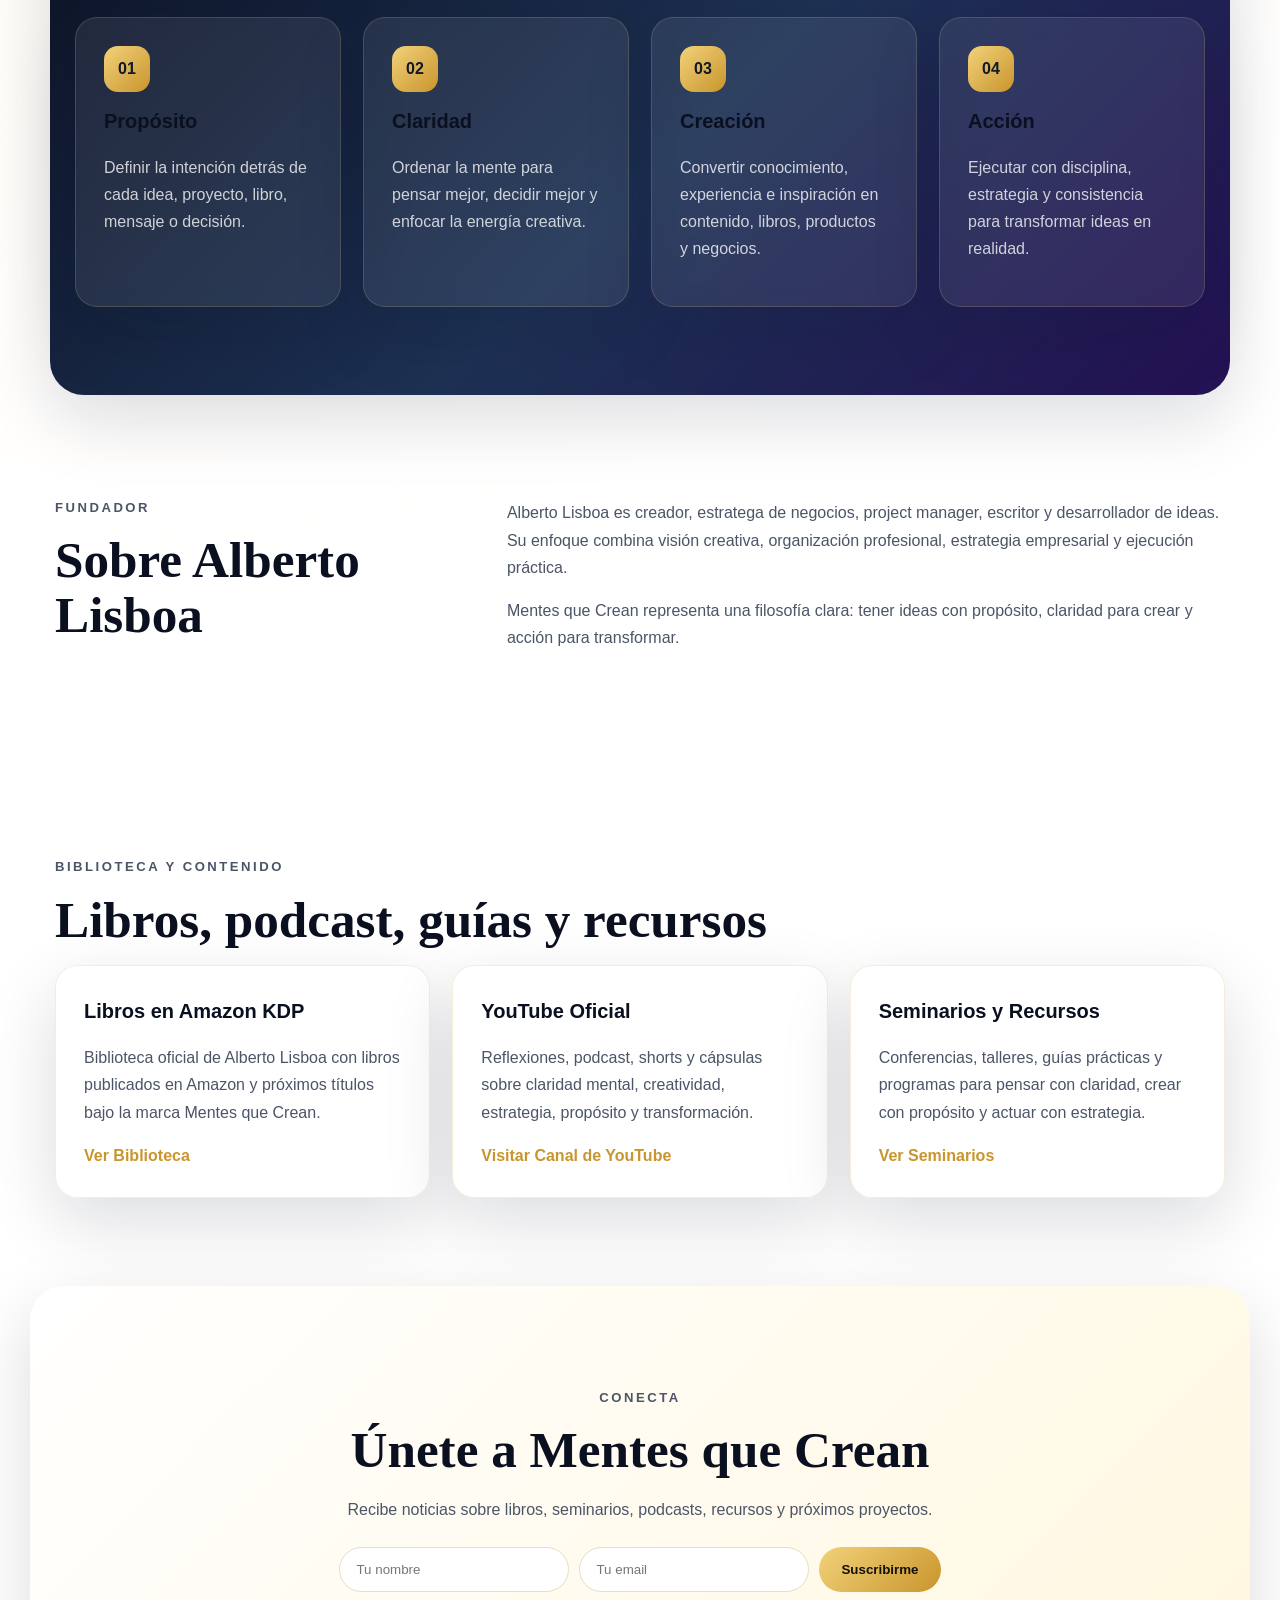
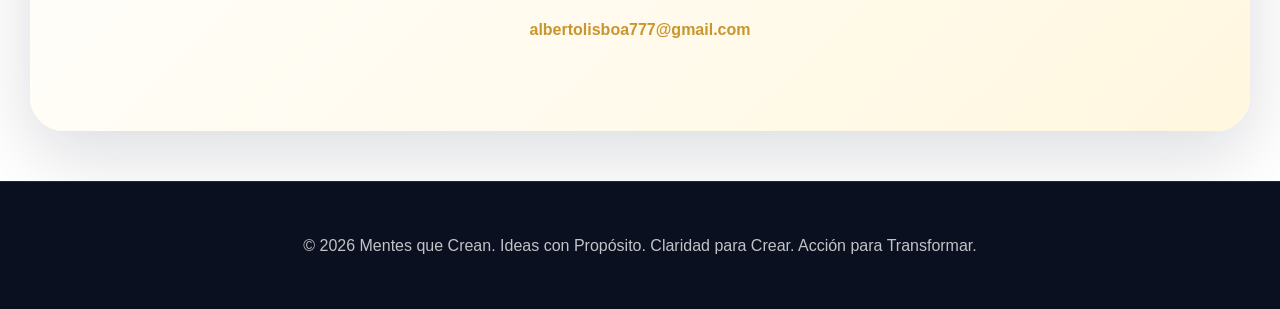
==== commit d9466957: "Rebrand homepage to Mentes que Crean" ====
--- a/index.html
+++ b/index.html
@@ -3,63 +3,63 @@
 <head>
   <meta charset="UTF-8" />
   <meta name="viewport" content="width=device-width, initial-scale=1.0" />
-  <title>DESPATRÓN | Piensa Diferente. Crea Diferente. Actúa Diferente.</title>
-  <meta name="description" content="DESPATRÓN: desinstala patrones mentales, piensa diferente, crea diferente y actúa diferente. Libros, podcast, seminarios y recursos de Alberto Lisboa." />
-  <link rel="icon" type="image/svg+xml" href="despatron-logo.svg" />
-  <link rel="stylesheet" href="style.css?v=despatron-2026-06-01" />
+  <title>MENTES QUE CREAN | Ideas con Propósito</title>
+  <meta name="description" content="Mentes que Crean: ideas con propósito, claridad para crear y acción para transformar. Libros, podcast, seminarios y recursos de Alberto Lisboa." />
+  <link rel="icon" type="image/svg+xml" href="mentes-que-crean-logo.svg" />
+  <link rel="stylesheet" href="style.css?v=mentes-que-crean-2026-07-11" />
 </head>
 <body>
   <header class="hero" id="inicio">
     <nav class="nav">
-      <a class="nav-brand" href="index.html"><div class="mc-mark small">D</div><span>DESPATRÓN</span></a>
-      <div class="links"><a href="#movimiento">Movimiento</a><a href="#pilares">Método</a><a href="libros.html">Libros</a><a href="seminarios.html">Seminarios</a><a href="#youtube">YouTube</a><a href="#contacto">Contacto</a></div>
+      <a class="nav-brand" href="index.html"><div class="mc-mark small">MQC</div><span>MENTES QUE CREAN</span></a>
+      <div class="links"><a href="#movimiento">Movimiento</a><a href="#pilares">Sistema</a><a href="libros.html">Libros</a><a href="seminarios.html">Seminarios</a><a href="#youtube">YouTube</a><a href="#contacto">Contacto</a></div>
     </nav>
 
     <section class="hero-content">
-      <div class="mc-mark large">D</div>
-      <p class="logo-text"><span>DESPATRÓN</span><strong>PIENSA DIFERENTE. CREA DIFERENTE. ACTÚA DIFERENTE.</strong></p>
-      <p class="eyebrow">Unpattern Your Mind • Think Differently • Create Differently • Act Differently</p>
-      <h1>Desinstala el patrón.<br />Construye tu nueva versión.</h1>
-      <p class="subtitle">DESPATRÓN es una marca editorial, educativa y de transformación creada por Alberto Lisboa para romper patrones mentales, activar creatividad estratégica y convertir ideas en acción real.</p>
-      <div class="buttons"><a class="btn primary" href="libros.html">Comprar Libros</a><a class="btn secondary" href="#youtube">Ver YouTube</a><a class="btn ghost" href="seminarios.html">Seminarios</a></div>
+      <div class="mc-mark large">MQC</div>
+      <p class="logo-text"><span>MENTES QUE CREAN</span><strong>Ideas con Propósito. Claridad para Crear. Acción para Transformar.</strong></p>
+      <p class="eyebrow">Marca editorial • Canal educativo • Movimiento creativo</p>
+      <h1>Ideas con propósito.<br />Acción para transformar.</h1>
+      <p class="subtitle">Mentes que Crean es una plataforma creada por Alberto Lisboa para convertir claridad mental, creatividad y estrategia en libros, contenido, seminarios, proyectos y transformación real.</p>
+      <div class="buttons"><a class="btn primary" href="libros.html">Ver Libros</a><a class="btn secondary" href="#youtube">Canal de YouTube</a><a class="btn ghost" href="seminarios.html">Seminarios</a></div>
     </section>
   </header>
 
   <main>
     <section id="movimiento" class="section intro">
       <p class="section-kicker">El Movimiento</p>
-      <h2>DESPATRÓN: una nueva marca para pensar, crear y actuar diferente.</h2>
-      <p>DESPATRÓN nace para personas que sienten que ya no quieren repetir la misma historia. Es una plataforma para emprendedores, escritores, profesionales, creadores y líderes que desean desinstalar patrones limitantes y construir una vida con más claridad, disciplina, propósito y ejecución.</p>
+      <h2>Mentes que Crean nace para personas que no solo piensan: construyen.</h2>
+      <p>Esta marca reúne desarrollo personal, creatividad estratégica, pensamiento claro y ejecución práctica. Es para emprendedores, escritores, profesionales, líderes y creadores que desean transformar ideas en impacto, proyectos y resultados.</p>
     </section>
 
     <section id="pilares" class="section dark">
-      <p class="section-kicker">Sistema DESPATRÓN</p>
+      <p class="section-kicker">Sistema Mentes que Crean</p>
       <h2>Los 4 Pilares</h2>
       <div class="cards">
-        <article class="card"><span>01</span><h3>Desinstala</h3><p>Identifica patrones mentales, emocionales y de comportamiento que frenan tu crecimiento.</p></article>
-        <article class="card"><span>02</span><h3>Piensa Diferente</h3><p>Reestructura tu manera de ver problemas, oportunidades, decisiones y futuro.</p></article>
-        <article class="card"><span>03</span><h3>Crea Diferente</h3><p>Convierte ideas, conocimiento y experiencia en proyectos, libros, contenido y negocios.</p></article>
-        <article class="card"><span>04</span><h3>Actúa Diferente</h3><p>Ejecuta con disciplina, estrategia y consistencia para producir resultados reales.</p></article>
+        <article class="card"><span>01</span><h3>Propósito</h3><p>Definir la intención detrás de cada idea, proyecto, libro, mensaje o decisión.</p></article>
+        <article class="card"><span>02</span><h3>Claridad</h3><p>Ordenar la mente para pensar mejor, decidir mejor y enfocar la energía creativa.</p></article>
+        <article class="card"><span>03</span><h3>Creación</h3><p>Convertir conocimiento, experiencia e inspiración en contenido, libros, productos y negocios.</p></article>
+        <article class="card"><span>04</span><h3>Acción</h3><p>Ejecutar con disciplina, estrategia y consistencia para transformar ideas en realidad.</p></article>
       </div>
     </section>
 
     <section id="alberto" class="section split">
       <div><p class="section-kicker">Fundador</p><h2>Sobre Alberto Lisboa</h2></div>
-      <div><p>Alberto Lisboa es creador, estratega de negocios, project manager, escritor y desarrollador de ideas. Su enfoque combina pensamiento creativo, organización profesional, visión empresarial y ejecución práctica.</p><p>DESPATRÓN representa una filosofía clara: romper el patrón, pensar diferente, crear diferente y actuar diferente.</p></div>
+      <div><p>Alberto Lisboa es creador, estratega de negocios, project manager, escritor y desarrollador de ideas. Su enfoque combina visión creativa, organización profesional, estrategia empresarial y ejecución práctica.</p><p>Mentes que Crean representa una filosofía clara: tener ideas con propósito, claridad para crear y acción para transformar.</p></div>
     </section>
 
     <section id="recursos" class="section resources">
-      <p class="section-kicker">Biblioteca</p><h2>Libros, guías y recursos</h2>
+      <p class="section-kicker">Biblioteca y Contenido</p><h2>Libros, podcast, guías y recursos</h2>
       <div class="resource-grid">
-        <div class="resource"><h3>Libros en Amazon KDP</h3><p>Biblioteca oficial de Alberto Lisboa con libros publicados en Amazon y futuros títulos bajo la marca DESPATRÓN.</p><a href="libros.html">Ver Biblioteca</a></div>
-        <div class="resource" id="youtube"><h3>YouTube Oficial</h3><p>Reflexiones, podcast, shorts y cápsulas sobre patrones mentales, creatividad, negocios y crecimiento.</p><a href="https://www.youtube.com/@mentescreativasmentesespir6053" target="_blank" rel="noopener">Visitar Canal de YouTube</a></div>
-        <div class="resource" id="descargas"><h3>Seminarios y Recursos</h3><p>Conferencias, talleres, guías prácticas y programas para pensar diferente, crear diferente y actuar diferente.</p><a href="seminarios.html">Ver Seminarios</a></div>
+        <div class="resource"><h3>Libros en Amazon KDP</h3><p>Biblioteca oficial de Alberto Lisboa con libros publicados en Amazon y próximos títulos bajo la marca Mentes que Crean.</p><a href="libros.html">Ver Biblioteca</a></div>
+        <div class="resource" id="youtube"><h3>YouTube Oficial</h3><p>Reflexiones, podcast, shorts y cápsulas sobre claridad mental, creatividad, estrategia, propósito y transformación.</p><a href="https://www.youtube.com/@mentescreativasmentesespir6053" target="_blank" rel="noopener">Visitar Canal de YouTube</a></div>
+        <div class="resource" id="descargas"><h3>Seminarios y Recursos</h3><p>Conferencias, talleres, guías prácticas y programas para pensar con claridad, crear con propósito y actuar con estrategia.</p><a href="seminarios.html">Ver Seminarios</a></div>
       </div>
     </section>
 
-    <section id="contacto" class="section contact"><p class="section-kicker">Conecta</p><h2>Únete al movimiento DESPATRÓN</h2><p>Recibe noticias sobre libros, seminarios, podcasts, recursos y próximos proyectos.</p><form action="mailto:albertolisboa777@gmail.com" method="post" enctype="text/plain" class="signup"><input type="text" name="name" placeholder="Tu nombre" /><input type="email" name="email" placeholder="Tu email" /><button type="submit">Suscribirme</button></form><a class="email" href="mailto:albertolisboa777@gmail.com">albertolisboa777@gmail.com</a></section>
+    <section id="contacto" class="section contact"><p class="section-kicker">Conecta</p><h2>Únete a Mentes que Crean</h2><p>Recibe noticias sobre libros, seminarios, podcasts, recursos y próximos proyectos.</p><form action="mailto:albertolisboa777@gmail.com" method="post" enctype="text/plain" class="signup"><input type="text" name="name" placeholder="Tu nombre" /><input type="email" name="email" placeholder="Tu email" /><button type="submit">Suscribirme</button></form><a class="email" href="mailto:albertolisboa777@gmail.com">albertolisboa777@gmail.com</a></section>
   </main>
 
-  <footer><p>© 2026 DESPATRÓN. Piensa Diferente. Crea Diferente. Actúa Diferente.</p></footer>
+  <footer><p>© 2026 Mentes que Crean. Ideas con Propósito. Claridad para Crear. Acción para Transformar.</p></footer>
 </body>
 </html>
--- a/style.css
+++ b/style.css
@@ -1 +1 @@
-body{margin:0;background:#fffaf0;color:#18202a;font-family:Arial,sans-serif;line-height:1.7}a{text-decoration:none}.hero{background:linear-gradient(135deg,#ffffff,#fff4d6,#eaf3ff);padding:20px;color:#18202a}.nav{display:flex;justify-content:space-between;align-items:center;max-width:1200px;margin:auto}.nav-brand{display:flex;align-items:center;color:#1f3b57;font-weight:bold}.mc-mark{display:flex;align-items:center;justify-content:center;border:2px solid #c99a2e;color:#c99a2e;font-weight:900;border-radius:50%;background:#ffffff;box-shadow:0 8px 25px rgba(201,154,46,.18)}.mc-mark.small{width:42px;height:42px;margin-right:10px;font-size:15px}.mc-mark.large{width:145px;height:145px;margin:0 auto 18px;font-size:42px}.links a{color:#1f3b57;margin-left:18px;font-weight:600}.hero-content{text-align:center;padding:50px 20px 90px}.logo-text{font-size:1.2rem;letter-spacing:4px;color:#1f3b57}.logo-text span{display:block}.logo-text strong{color:#c99a2e}.eyebrow,.section-kicker{color:#c99a2e;text-transform:uppercase;letter-spacing:2px;font-weight:bold}.hero h1{font-size:4rem;margin:10px 0;color:#102030}.subtitle{max-width:850px;margin:auto;color:#394957}.buttons{margin-top:30px}.btn{padding:14px 22px;border-radius:10px;margin:6px;display:inline-block;font-weight:bold}.primary{background:#c99a2e;color:white}.secondary{border:1px solid #c99a2e;color:#9b711b;background:white}.ghost{border:1px solid #1f3b57;color:#1f3b57;background:white}.section{max-width:1200px;margin:auto;padding:80px 25px}.dark{background:#f4f8fc;border-radius:25px}.cards,.resource-grid{display:grid;grid-template-columns:repeat(auto-fit,minmax(240px,1fr));gap:20px}.card,.resource{background:white;border:1px solid #e4e4e4;padding:25px;border-radius:14px;box-shadow:0 10px 30px rgba(31,59,87,.08)}.card span{color:#c99a2e;font-size:2rem;font-weight:bold}.resource a{color:#c99a2e;font-weight:bold}.split{display:grid;grid-template-columns:1fr 2fr;gap:40px}.signup{display:flex;flex-wrap:wrap;gap:10px;justify-content:center;margin:20px 0}.signup input{padding:12px;border-radius:8px;border:1px solid #ddd;min-width:220px}.signup button{background:#c99a2e;color:white;border:none;padding:12px 20px;border-radius:8px;font-weight:bold}.contact{text-align:center;background:#ffffff;border-radius:25px}.email{color:#c99a2e;font-weight:bold}footer{text-align:center;padding:30px;border-top:1px solid #e4e4e4;background:#f7f7f7;color:#1f3b57}@media(max-width:768px){.hero h1{font-size:2.5rem}.links{display:none}.split{grid-template-columns:1fr}.mc-mark.large{width:115px;height:115px;font-size:34px}}
+:root{--ink:#0b1020;--ink2:#1d2636;--gold:#c9952d;--gold2:#f2d27a;--cream:#fffaf0;--soft:#f6f0df;--blue:#152b4a;--cyan:#38d9ff;--purple:#8b5cf6;--shadow:0 24px 70px rgba(9,16,32,.14)}*{box-sizing:border-box}body{margin:0;background:radial-gradient(circle at top left,#fff4d6 0,#fffaf0 24%,#ffffff 58%);color:var(--ink);font-family:Inter,Arial,sans-serif;line-height:1.7}a{text-decoration:none;color:inherit}.hero{position:relative;overflow:hidden;min-height:92vh;background:linear-gradient(135deg,#080d19 0%,#142b4c 42%,#3b166b 100%);color:white;padding:22px}.hero:before{content:"";position:absolute;inset:-30%;background:radial-gradient(circle at 18% 35%,rgba(56,217,255,.45),transparent 23%),radial-gradient(circle at 75% 25%,rgba(242,210,122,.35),transparent 20%),radial-gradient(circle at 78% 80%,rgba(139,92,246,.35),transparent 24%);filter:blur(5px)}.hero:after{content:"";position:absolute;inset:0;background:linear-gradient(180deg,rgba(0,0,0,.08),rgba(0,0,0,.35)),url('data:image/svg+xml;utf8,<svg xmlns="http://www.w3.org/2000/svg" width="160" height="160" viewBox="0 0 160 160"><circle cx="16" cy="24" r="1.2" fill="white" opacity=".45"/><circle cx="94" cy="44" r="1" fill="white" opacity=".35"/><circle cx="130" cy="120" r="1.3" fill="white" opacity=".35"/><circle cx="35" cy="118" r=".9" fill="white" opacity=".25"/></svg>')} .nav,.hero-content,.section,footer{position:relative;z-index:2}.nav{display:flex;justify-content:space-between;align-items:center;max-width:1220px;margin:auto;padding:8px 0}.nav-brand{display:flex;align-items:center;gap:12px;font-weight:900;letter-spacing:.7px}.links a{margin-left:18px;font-weight:700;font-size:.95rem;color:rgba(255,255,255,.82)}.links a:hover{color:var(--gold2)}.mc-mark{display:flex;align-items:center;justify-content:center;border-radius:50%;font-family:Georgia,serif;font-weight:900;background:linear-gradient(145deg,#0d1422,#293447);border:2px solid rgba(242,210,122,.9);color:var(--gold2);box-shadow:0 18px 40px rgba(0,0,0,.25),inset 0 0 24px rgba(242,210,122,.12)}.mc-mark.small{width:44px;height:44px;font-size:15px}.mc-mark.large{width:154px;height:154px;margin:0 auto 22px;font-size:40px;letter-spacing:1px;position:relative}.mc-mark.large:before{content:"✦";position:absolute;top:-26px;color:var(--gold2);font-size:32px;text-shadow:0 0 25px rgba(242,210,122,.9)}.hero-content{text-align:center;padding:88px 20px 115px;max-width:1080px;margin:auto}.logo-text{font-size:1.15rem;letter-spacing:4px;text-transform:uppercase;color:rgba(255,255,255,.9);margin:0 0 8px}.logo-text span{display:block;font-family:Georgia,serif;font-size:2.15rem;letter-spacing:8px;color:white}.logo-text strong{color:var(--gold2);font-size:.82rem}.eyebrow,.section-kicker{color:var(--gold);text-transform:uppercase;letter-spacing:2.5px;font-weight:900;font-size:.82rem}.hero .eyebrow{color:var(--gold2)}.hero h1{font-family:Georgia,serif;font-size:clamp(3rem,7vw,6.4rem);line-height:.96;margin:16px 0 20px;letter-spacing:-2px}.subtitle{max-width:850px;margin:auto;color:rgba(255,255,255,.83);font-size:1.14rem}.buttons{margin-top:34px}.btn{padding:15px 23px;border-radius:999px;margin:6px;display:inline-block;font-weight:900;transition:.2s}.btn:hover{transform:translateY(-2px)}.primary{background:linear-gradient(135deg,var(--gold2),var(--gold));color:#14100a;box-shadow:0 16px 35px rgba(201,149,45,.25)}.secondary{border:1px solid rgba(242,210,122,.7);color:white;background:rgba(255,255,255,.08);backdrop-filter:blur(10px)}.ghost{border:1px solid rgba(255,255,255,.26);color:white;background:rgba(255,255,255,.05)}.section{max-width:1220px;margin:0 auto;padding:88px 25px}.intro{text-align:center}.section h2{font-family:Georgia,serif;font-size:clamp(2rem,4vw,3.5rem);line-height:1.08;margin:8px 0 18px;color:var(--ink)}.section p{color:#4b5567}.dark{max-width:1180px;background:linear-gradient(135deg,#0b1020,#1d3154 55%,#241153);border-radius:34px;color:white;box-shadow:var(--shadow)}.dark h2,.dark h3{color:white}.dark p{color:rgba(255,255,255,.78)}.cards,.resource-grid{display:grid;grid-template-columns:repeat(auto-fit,minmax(240px,1fr));gap:22px}.card,.resource{background:rgba(255,255,255,.92);border:1px solid rgba(201,149,45,.18);padding:28px;border-radius:22px;box-shadow:var(--shadow)}.dark .card{background:rgba(255,255,255,.08);border-color:rgba(242,210,122,.18);backdrop-filter:blur(10px)}.card span{display:inline-flex;align-items:center;justify-content:center;width:46px;height:46px;border-radius:14px;background:linear-gradient(135deg,var(--gold2),var(--gold));color:#111827;font-weight:900;margin-bottom:12px}.card h3,.resource h3{margin:0 0 8px;color:var(--ink);font-size:1.25rem}.resource a{color:var(--gold);font-weight:900}.split{display:grid;grid-template-columns:.9fr 1.6fr;gap:48px;align-items:start}.contact{text-align:center;background:linear-gradient(135deg,#fff,#fff7df);border-radius:34px;box-shadow:var(--shadow);margin-bottom:50px}.signup{display:flex;flex-wrap:wrap;gap:10px;justify-content:center;margin:24px 0}.signup input{padding:14px 16px;border-radius:999px;border:1px solid #e5dec8;min-width:230px;background:white}.signup button{background:linear-gradient(135deg,var(--gold2),var(--gold));color:#14100a;border:none;padding:14px 22px;border-radius:999px;font-weight:900}.email{color:var(--gold);font-weight:900}footer{text-align:center;padding:34px;border-top:1px solid rgba(201,149,45,.18);background:#0b1020;color:rgba(255,255,255,.75)}.page-hero{min-height:auto}.page-hero .hero-content{padding:70px 20px 85px}.page-hero h1{font-size:clamp(2.6rem,6vw,5rem)}@media(max-width:820px){.links{display:none}.split{grid-template-columns:1fr}.hero{padding:18px}.hero-content{padding:70px 12px 90px}.mc-mark.large{width:120px;height:120px;font-size:30px}.logo-text span{font-size:1.5rem}.section{padding:62px 20px}.buttons .btn{display:block;margin:10px auto;max-width:290px}.subtitle{font-size:1rem}}
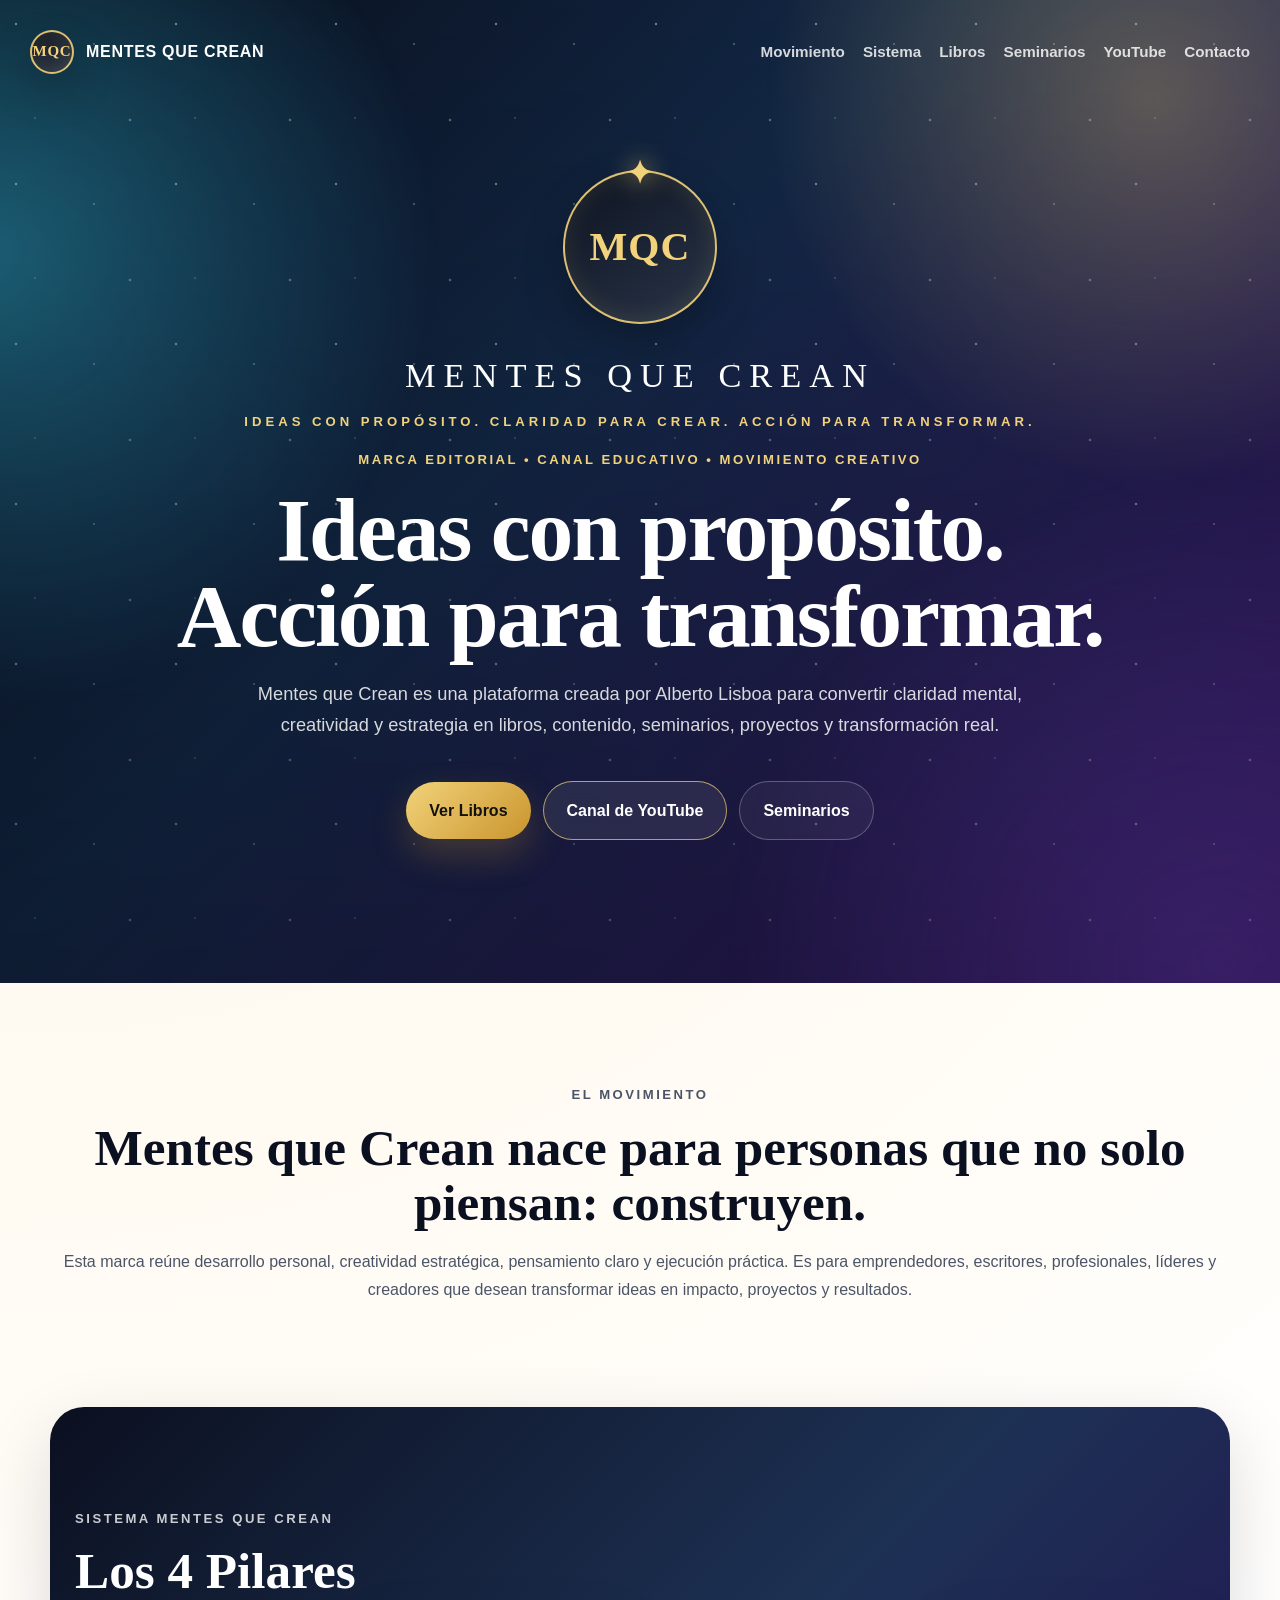
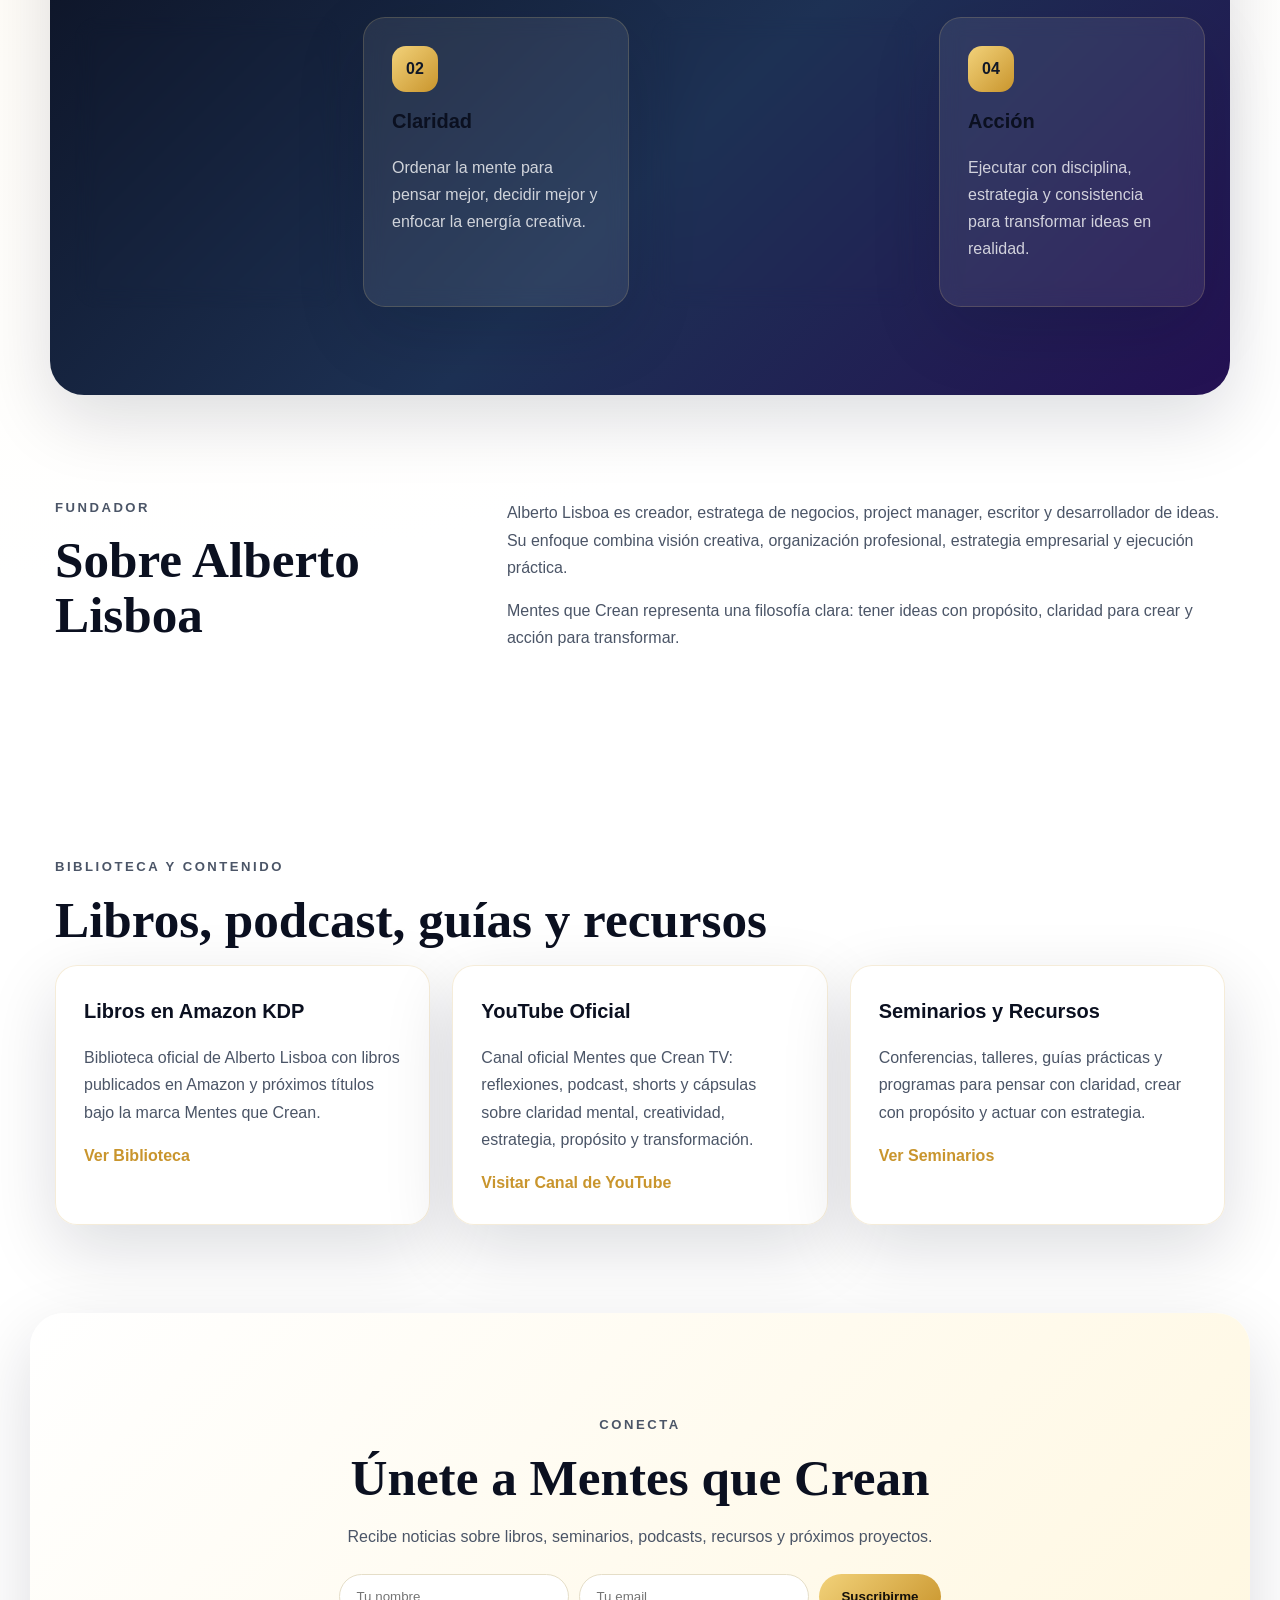
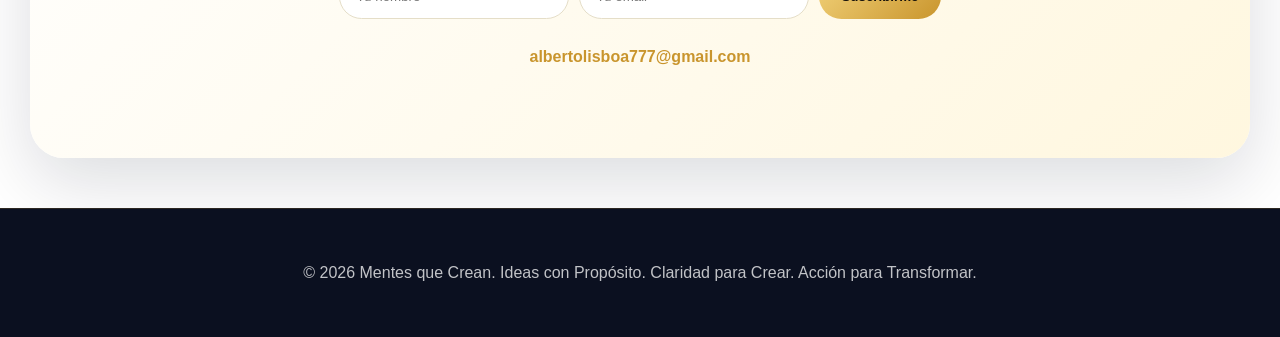
==== commit f2d8427b: "Update YouTube channel link for Mentes que Crean" ====
--- a/index.html
+++ b/index.html
@@ -52,7 +52,7 @@
       <p class="section-kicker">Biblioteca y Contenido</p><h2>Libros, podcast, guías y recursos</h2>
       <div class="resource-grid">
         <div class="resource"><h3>Libros en Amazon KDP</h3><p>Biblioteca oficial de Alberto Lisboa con libros publicados en Amazon y próximos títulos bajo la marca Mentes que Crean.</p><a href="libros.html">Ver Biblioteca</a></div>
-        <div class="resource" id="youtube"><h3>YouTube Oficial</h3><p>Reflexiones, podcast, shorts y cápsulas sobre claridad mental, creatividad, estrategia, propósito y transformación.</p><a href="https://www.youtube.com/@mentescreativasmentesespir6053" target="_blank" rel="noopener">Visitar Canal de YouTube</a></div>
+        <div class="resource" id="youtube"><h3>YouTube Oficial</h3><p>Canal oficial Mentes que Crean TV: reflexiones, podcast, shorts y cápsulas sobre claridad mental, creatividad, estrategia, propósito y transformación.</p><a href="https://www.youtube.com/@MentesQueCreanTV" target="_blank" rel="noopener">Visitar Canal de YouTube</a></div>
         <div class="resource" id="descargas"><h3>Seminarios y Recursos</h3><p>Conferencias, talleres, guías prácticas y programas para pensar con claridad, crear con propósito y actuar con estrategia.</p><a href="seminarios.html">Ver Seminarios</a></div>
       </div>
     </section>
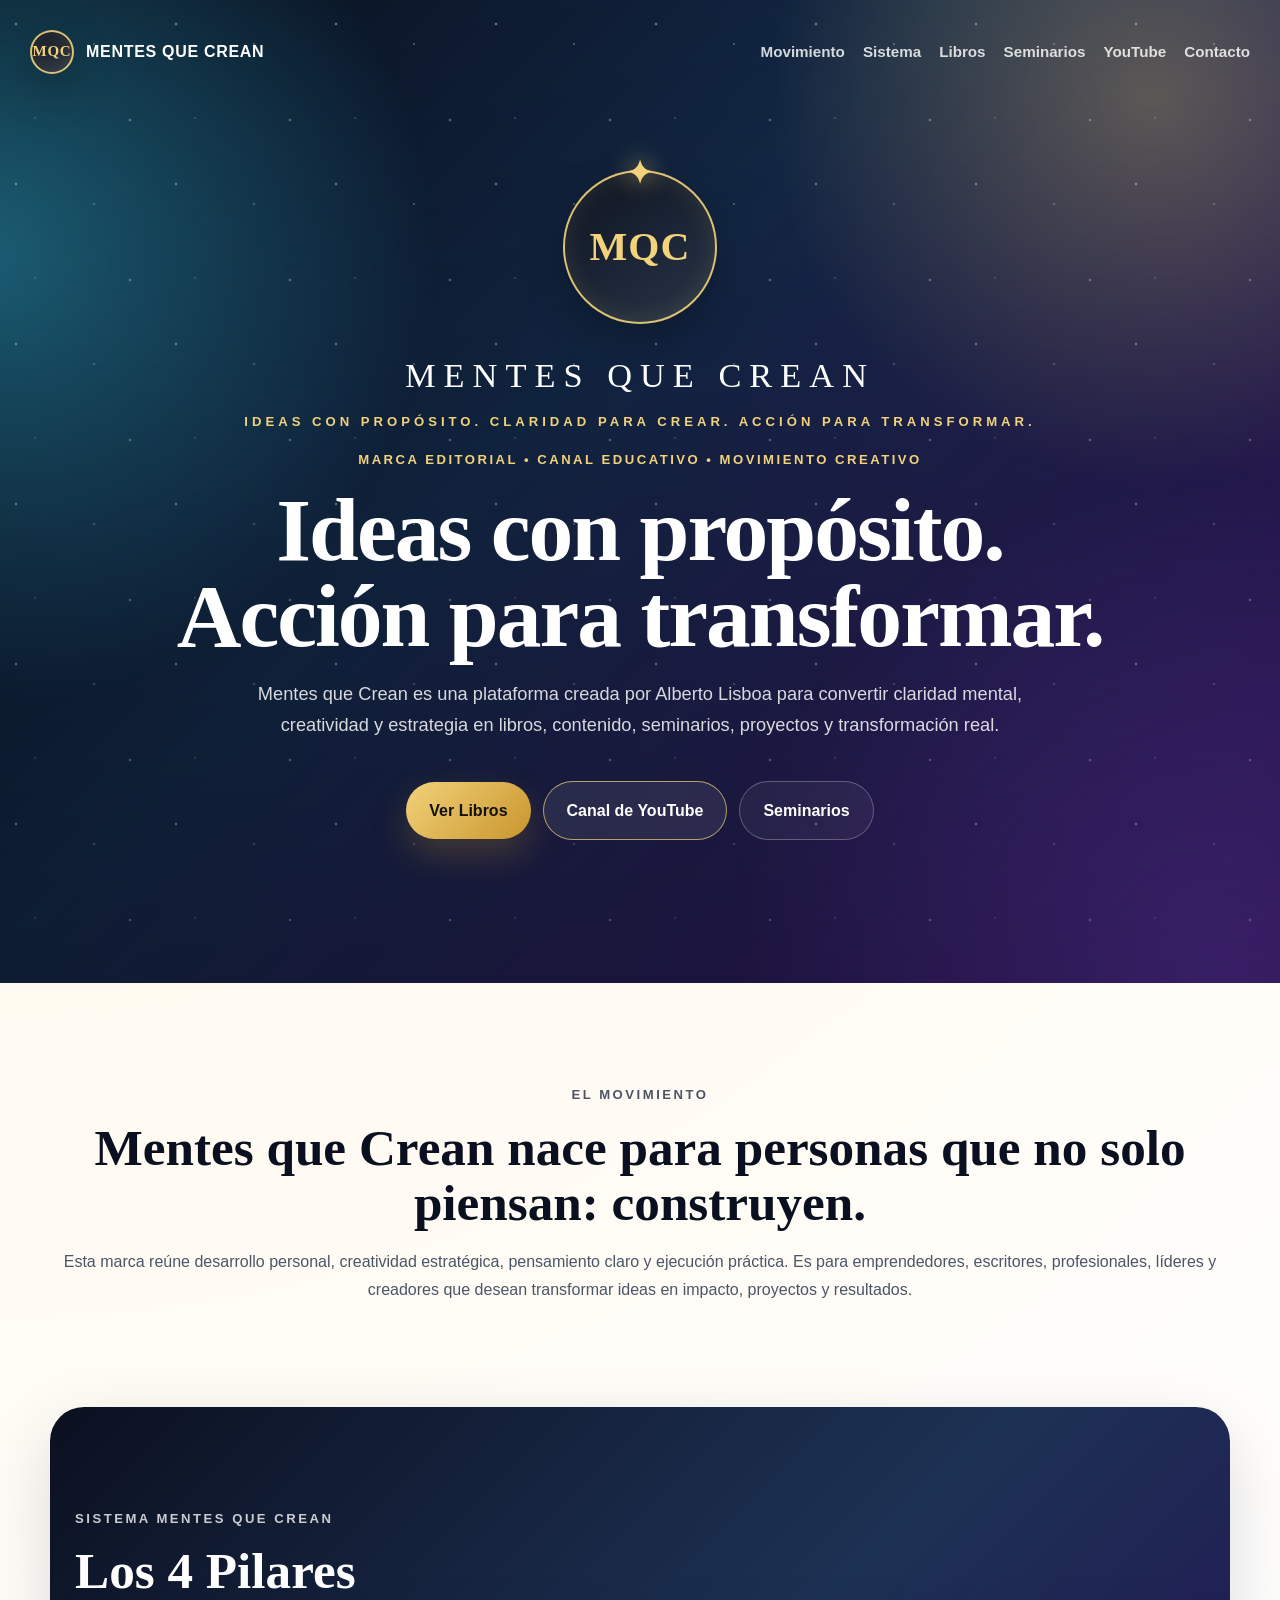
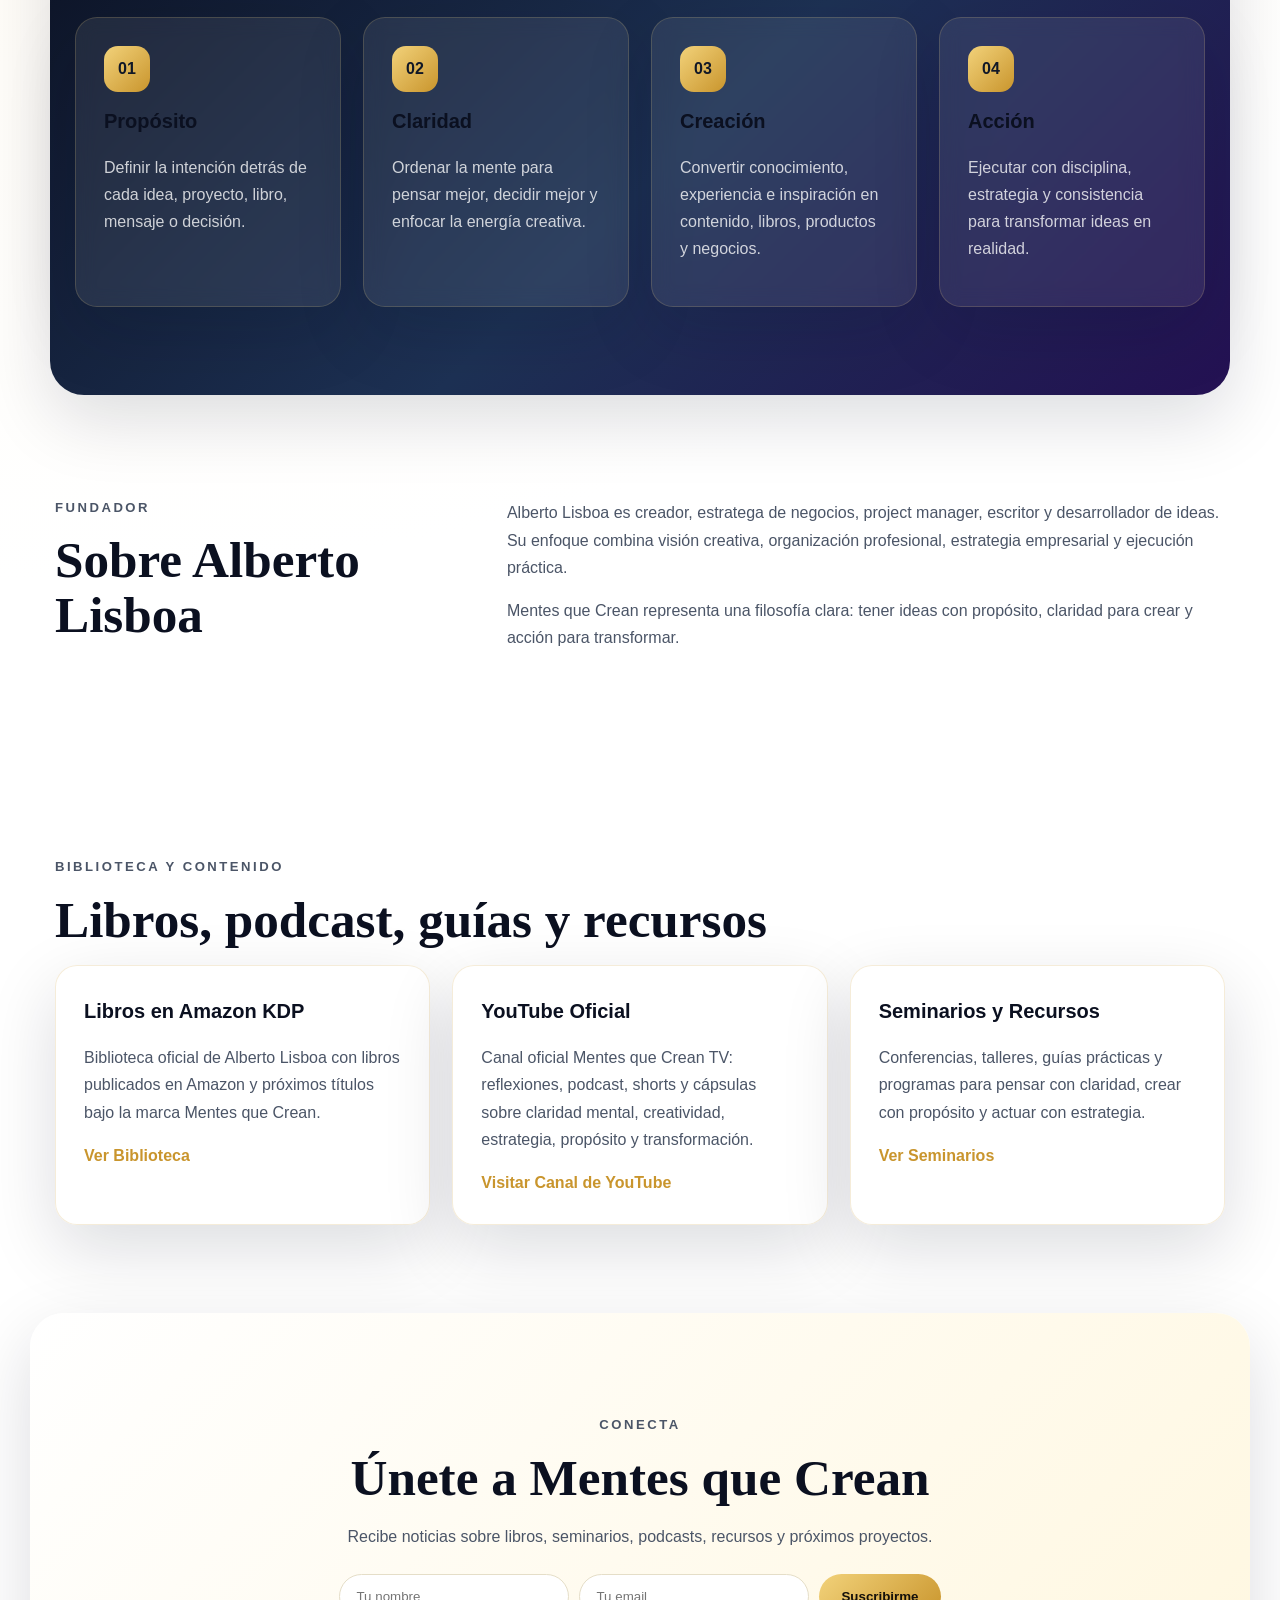
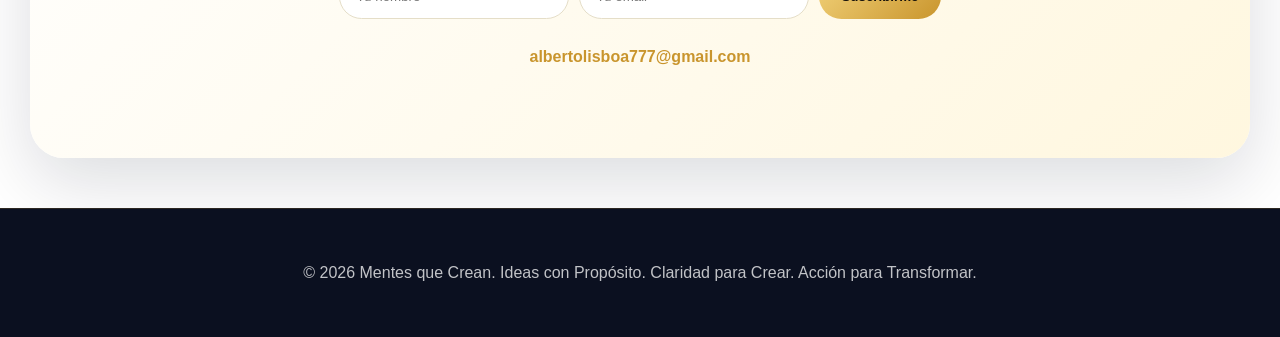
==== commit 1e74487b: "Update YouTube channel link to channel ID URL" ====
--- a/index.html
+++ b/index.html
@@ -52,7 +52,7 @@
       <p class="section-kicker">Biblioteca y Contenido</p><h2>Libros, podcast, guías y recursos</h2>
       <div class="resource-grid">
         <div class="resource"><h3>Libros en Amazon KDP</h3><p>Biblioteca oficial de Alberto Lisboa con libros publicados en Amazon y próximos títulos bajo la marca Mentes que Crean.</p><a href="libros.html">Ver Biblioteca</a></div>
-        <div class="resource" id="youtube"><h3>YouTube Oficial</h3><p>Canal oficial Mentes que Crean TV: reflexiones, podcast, shorts y cápsulas sobre claridad mental, creatividad, estrategia, propósito y transformación.</p><a href="https://www.youtube.com/@MentesQueCreanTV" target="_blank" rel="noopener">Visitar Canal de YouTube</a></div>
+        <div class="resource" id="youtube"><h3>YouTube Oficial</h3><p>Canal oficial Mentes que Crean TV: reflexiones, podcast, shorts y cápsulas sobre claridad mental, creatividad, estrategia, propósito y transformación.</p><a href="https://www.youtube.com/channel/UCA4AgD4o6ZrGsgXmb1iJIBg" target="_blank" rel="noopener">Visitar Canal de YouTube</a></div>
         <div class="resource" id="descargas"><h3>Seminarios y Recursos</h3><p>Conferencias, talleres, guías prácticas y programas para pensar con claridad, crear con propósito y actuar con estrategia.</p><a href="seminarios.html">Ver Seminarios</a></div>
       </div>
     </section>
